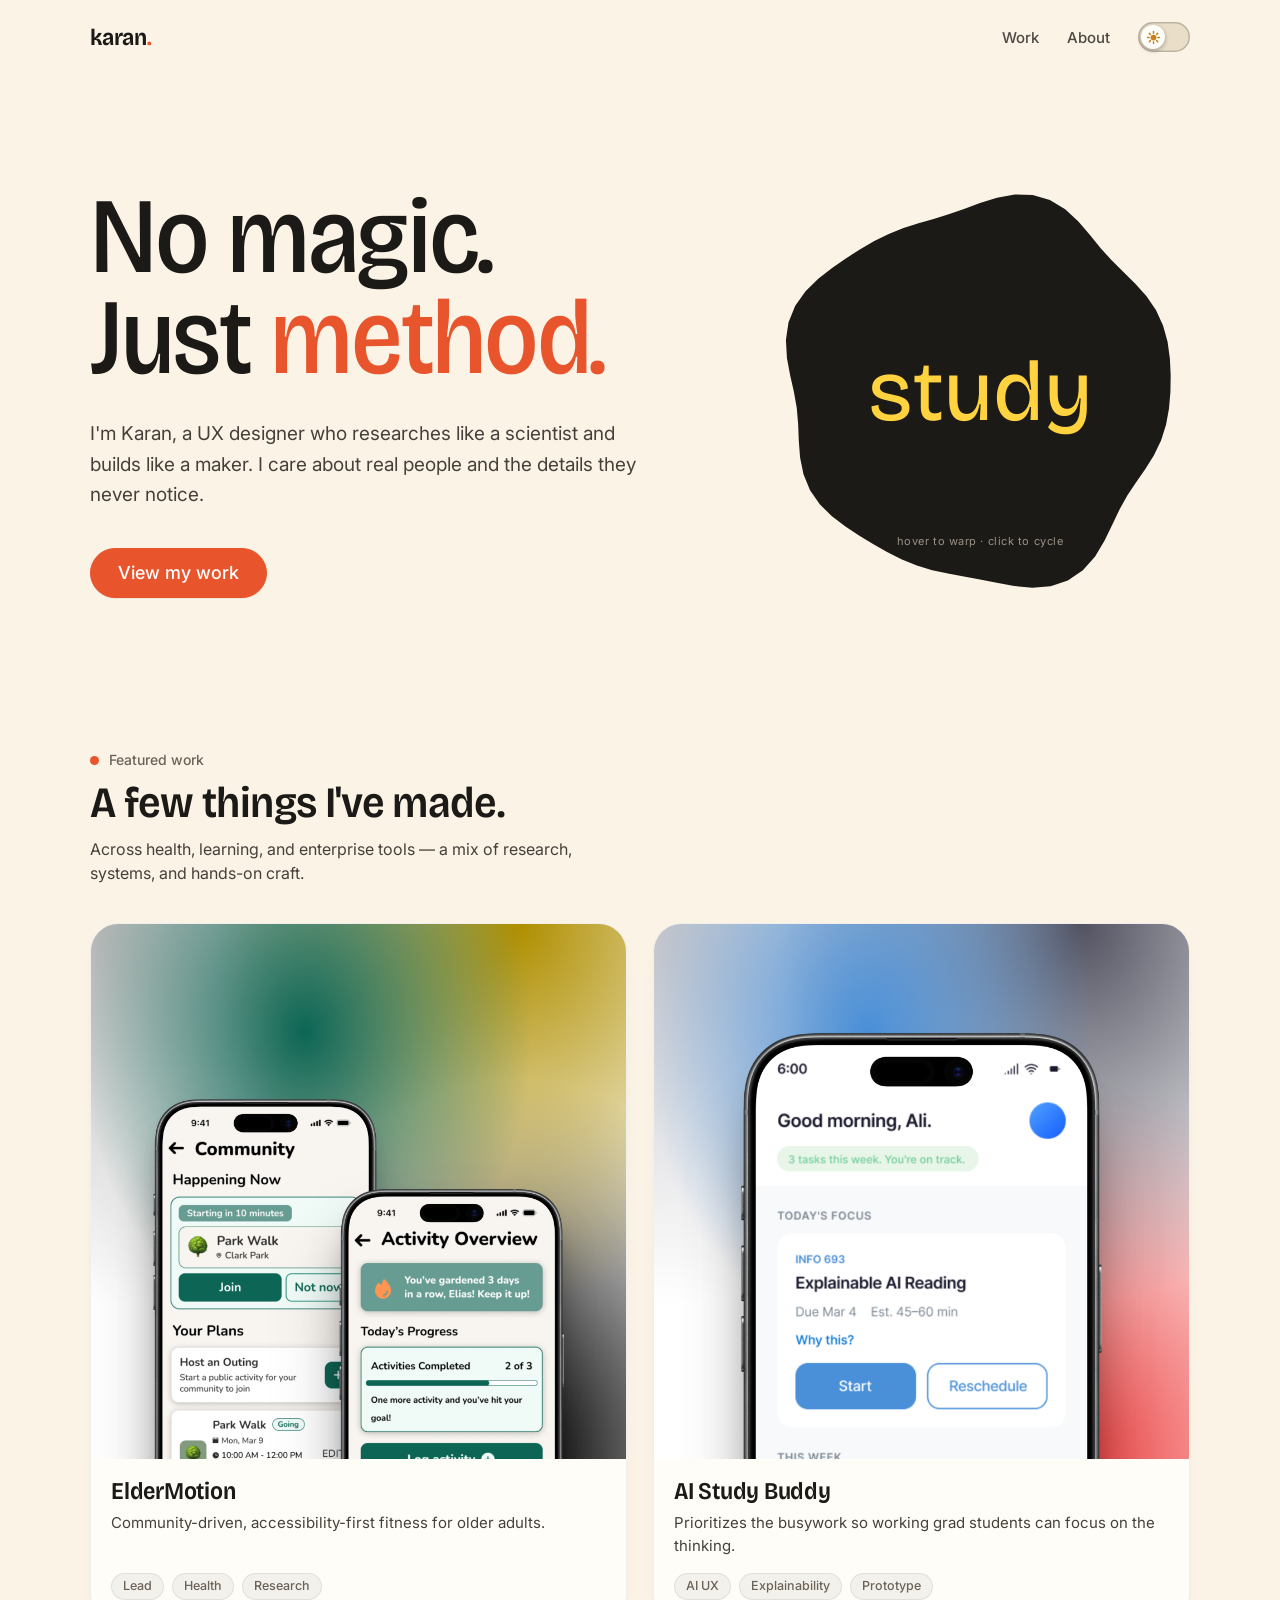
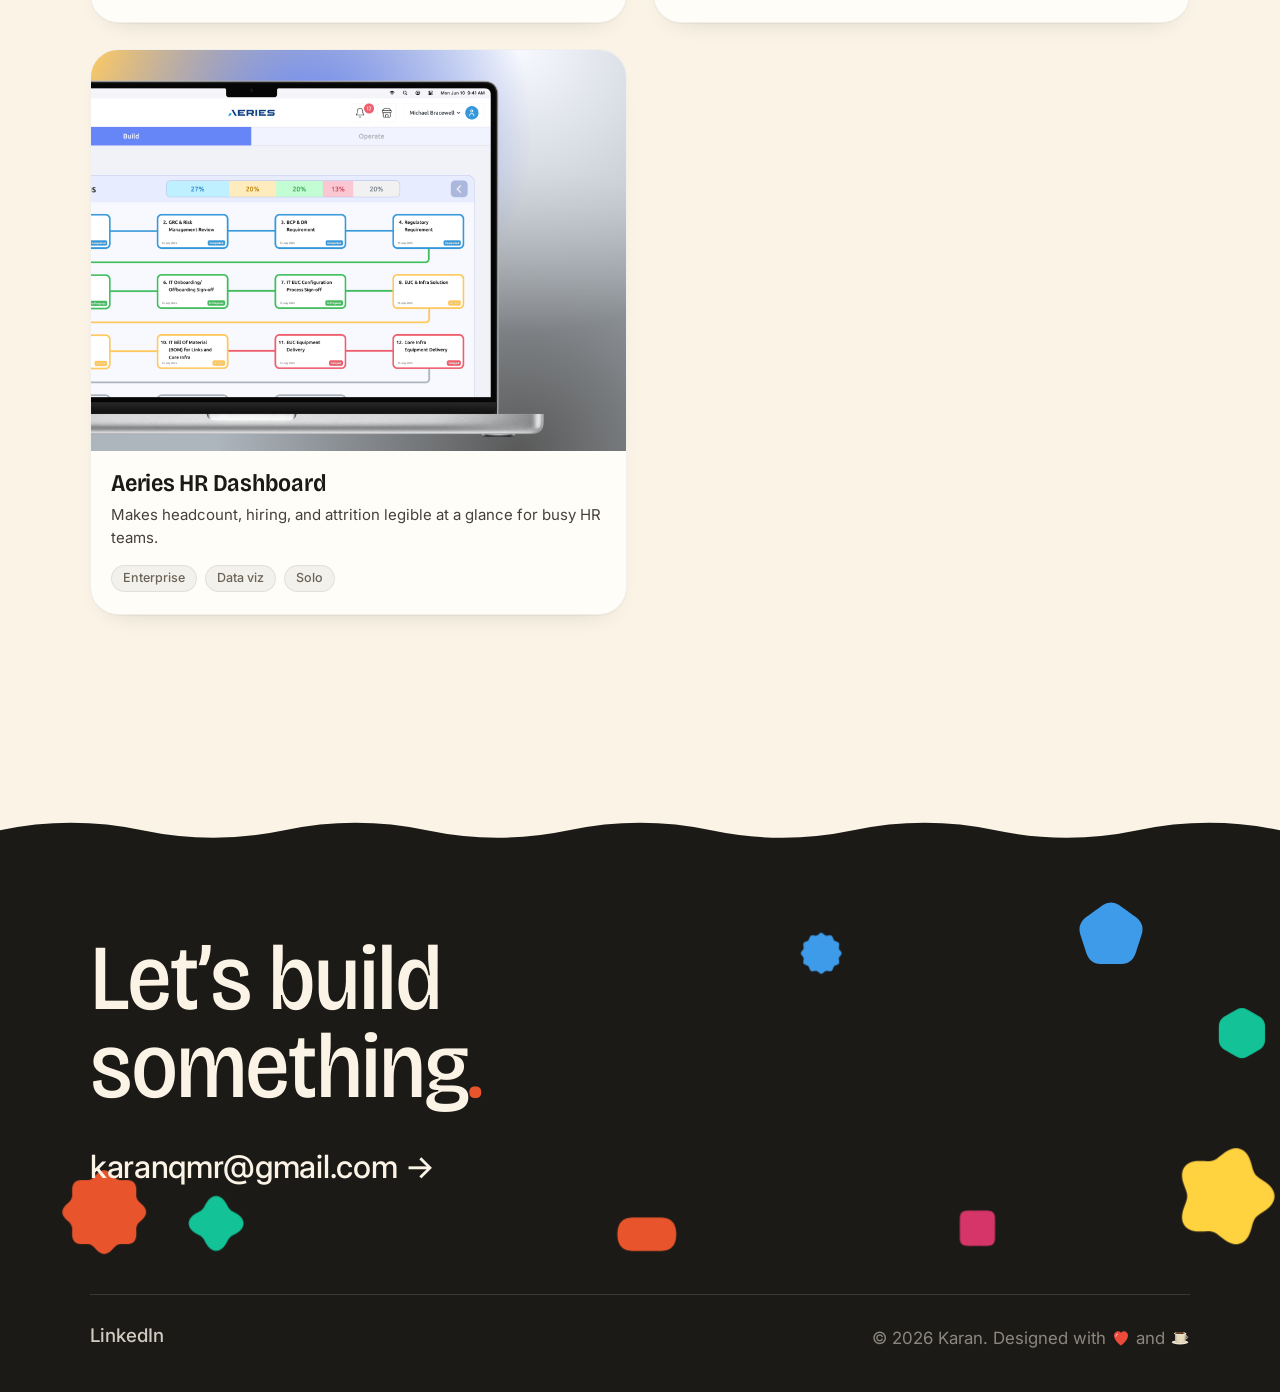
==== index.html @ 38cb761d "Wandering card: photos as tilted prints matching the live-card family Replace the full-bleed dark mo" ====
<!DOCTYPE html>
<html lang="en">
<head>
<meta charset="utf-8">
<meta name="viewport" content="width=device-width, initial-scale=1">
<script>(function(){try{var t=localStorage.getItem("theme");document.documentElement.setAttribute("data-theme",t==="dark"?"dark":"light");}catch(e){document.documentElement.setAttribute("data-theme","light");}})();</script>
<!-- Google Analytics (GA4) -->
<script async src="https://www.googletagmanager.com/gtag/js?id=G-MG99PZXCXY"></script>
<script>window.dataLayer=window.dataLayer||[];function gtag(){dataLayer.push(arguments);}gtag('js',new Date());gtag('config','G-MG99PZXCXY');</script>
<meta name="theme-color" content="#faf3e6">
<title>Karan — UX designer</title>
<meta name="description" content="Karan is a UX designer who researches like a scientist and builds like a maker. Case studies in health, learning, and enterprise tools.">
<link rel="preconnect" href="https://fonts.googleapis.com">
<link rel="preconnect" href="https://fonts.gstatic.com" crossorigin>
<link href="https://fonts.googleapis.com/css2?family=Bricolage+Grotesque:opsz,wdth,wght@12..96,75..100,200..800&family=Inter:wght@400;500&display=swap" rel="stylesheet">
<link rel="stylesheet" href="css/style.css?v=24">
<link rel="icon" type="image/svg+xml" href="assets/favicon-orange.svg">
<link rel="alternate icon" href="assets/favicon-orange.png">
<link rel="apple-touch-icon" href="assets/apple-touch-icon.png">
</head>
<body>

<div class="page">

  <nav class="nav" data-load data-load-delay="0">
    <a href="#" class="wordmark" aria-label="karan, home">karan<span class="accent">.</span></a>
    <div class="nav-links">
      <a href="#work">Work</a>
      <a href="about.html">About</a>
    </div>
  </nav>

  <section class="hero">
    <div class="hero-inner">
      <div class="hero-copy">
        <h1 id="hero-heading" class="warp-heading" data-warp="480,90,50,820,100,82" data-load data-load-delay="0" aria-label="No magic. Just method.">
          <span class="warp-line" aria-hidden="true"><span class="warp-word"><span data-l>N</span><span data-l>o</span></span> <span class="warp-word"><span data-l>m</span><span data-l>a</span><span data-l>g</span><span data-l>i</span><span data-l>c</span><span data-l>.</span></span></span>
          <span class="warp-line" aria-hidden="true"><span class="warp-word"><span data-l>J</span><span data-l>u</span><span data-l>s</span><span data-l>t</span></span> <span class="warp-word accent"><span data-l>m</span><span data-l>e</span><span data-l>t</span><span data-l>h</span><span data-l>o</span><span data-l>d</span><span data-l>.</span></span></span>
        </h1>
        <p class="hero-sub" data-load data-load-delay="140">I'm Karan, a UX designer who researches like a scientist and builds like a maker. I care about real people and the details they never notice.</p>
        <div class="hero-cta" data-load data-load-delay="280">
          <a href="#work" class="btn btn-primary">View my work</a>
        </div>
      </div>

      <div class="toy" id="toy" tabindex="0" role="button" data-load data-load-delay="200" aria-label="Type toy, cycles through the words study, sketch, build, test, ship. Hover to warp the letters; click or press Enter to advance.">
        <svg aria-hidden="true" width="0" height="0" class="toy-clip-defs"><defs><clipPath id="home-toy-clip" clipPathUnits="objectBoundingBox"><path id="toy-clip-path" d="M0.5 0.045 C0.72 0.045 0.93 0.17 0.95 0.4 C0.97 0.62 0.91 0.83 0.72 0.93 C0.52 0.98 0.26 0.96 0.12 0.83 C0.0 0.7 0.02 0.44 0.1 0.26 C0.18 0.1 0.3 0.045 0.5 0.045 Z"></path></clipPath></defs></svg>
        <div class="toy-face">
          <div class="toy-word" id="toy-word" aria-hidden="true">study</div>
          <span class="toy-hint" aria-hidden="true">hover to warp · click to cycle</span>
          <span class="visually-hidden">An interactive type toy that cycles through the words study, sketch, build, test, and ship.</span>
        </div>
      </div>
    </div>
  </section>

  <section id="work" class="work">
    <div class="eyebrow" data-reveal>
      <span class="eyebrow-dot"></span>
      <span>Featured work</span>
    </div>
    <h2 class="work-heading" data-reveal>A few things I've made.</h2>
    <p class="work-sub" data-reveal>Across health, learning, and enterprise tools — a mix of research, systems, and hands-on craft.</p>

    <div class="card-grid">

      <a class="card" data-reveal data-reveal-group="cards" href="eldermotion-case-study.html" aria-label="ElderMotion case study">
        <div class="card-media card-media-square">
          <img src="assets/ElderMotionCover.png" alt="ElderMotion app — Community and Activity Overview screens" loading="lazy">
        </div>
        <div class="card-body">
          <h3>ElderMotion</h3>
          <p>Community-driven, accessibility-first fitness for older adults.</p>
          <div class="card-tags">
            <span>Lead</span>
            <span>Health</span>
            <span>Research</span>
          </div>
        </div>
      </a>

      <a class="card" data-reveal data-reveal-group="cards" href="ai-study-buddy-case-study.html" aria-label="AI Study Buddy case study">
        <div class="card-media card-media-square">
          <img src="assets/HeroMVP.png" alt="AI Study Buddy app — home dashboard screen" loading="lazy">
        </div>
        <div class="card-body">
          <h3>AI Study Buddy</h3>
          <p>Prioritizes the busywork so working grad students can focus on the thinking.</p>
          <div class="card-tags">
            <span>AI UX</span>
            <span>Explainability</span>
            <span>Prototype</span>
          </div>
        </div>
      </a>

      <a class="card" data-reveal data-reveal-group="cards" href="aeries-case-study.html" aria-label="Aeries HR Dashboard case study">
        <div class="card-media card-media-4-3">
          <img src="assets/AeriesMVP.png" alt="Aeries infrastructure milestone dashboard on a laptop" loading="lazy">
        </div>
        <div class="card-body">
          <h3>Aeries HR Dashboard</h3>
          <p>Makes headcount, hiring, and attrition legible at a glance for busy HR teams.</p>
          <div class="card-tags">
            <span>Enterprise</span>
            <span>Data viz</span>
            <span>Solo</span>
          </div>
        </div>
      </a>

    </div>
  </section>

  <footer class="footer">
    <div class="footer-wave" aria-hidden="true">
      <svg viewBox="0 0 1440 60" preserveAspectRatio="none"><path d="M0 0 L0 26 Q80 10 160 26 T320 26 T480 26 T640 26 T800 26 T960 26 T1120 26 T1280 26 T1440 26 L1440 0 Z" fill="#faf3e6"></path></svg>
    </div>

    <div class="playground" id="playground" aria-hidden="true">
      <div class="shape" data-color="#e8552d" style="left:4%;top:60%;width:92px;height:92px;"><svg viewBox="0 0 100 100"><path d="M8 50 A42 42 0 1 0 92 50 A42 42 0 1 0 8 50 Z" fill="#e8552d"></path></svg></div>
      <div class="shape" data-color="#13c296" style="left:14%;top:68%;width:56px;height:56px;"><svg viewBox="0 0 100 100"><path d="M8 50 A42 42 0 1 0 92 50 A42 42 0 1 0 8 50 Z" fill="#13c296"></path></svg></div>
      <div class="shape" data-color="#3d9be9" style="left:85%;top:18%;width:78px;height:78px;"><svg viewBox="0 0 100 100"><path d="M8 50 A42 42 0 1 0 92 50 A42 42 0 1 0 8 50 Z" fill="#3d9be9"></path></svg></div>
      <div class="shape" data-color="#ffd23f" style="left:92%;top:55%;width:104px;height:104px;"><svg viewBox="0 0 100 100"><path d="M8 50 A42 42 0 1 0 92 50 A42 42 0 1 0 8 50 Z" fill="#ffd23f"></path></svg></div>
      <div class="shape" data-color="#d6356a" style="left:74%;top:66%;width:54px;height:54px;"><svg viewBox="0 0 100 100"><path d="M8 50 A42 42 0 1 0 92 50 A42 42 0 1 0 8 50 Z" fill="#d6356a"></path></svg></div>
      <div class="shape" data-color="#3d9be9" style="left:62%;top:21%;width:46px;height:46px;"><svg viewBox="0 0 100 100"><path d="M8 50 A42 42 0 1 0 92 50 A42 42 0 1 0 8 50 Z" fill="#3d9be9"></path></svg></div>
      <div class="shape" data-color="#e8552d" style="left:47%;top:70%;width:64px;height:64px;"><svg viewBox="0 0 100 100"><path d="M8 50 A42 42 0 1 0 92 50 A42 42 0 1 0 8 50 Z" fill="#e8552d"></path></svg></div>
      <div class="shape" data-color="#13c296" style="left:96%;top:34%;width:58px;height:58px;"><svg viewBox="0 0 100 100"><path d="M8 50 A42 42 0 1 0 92 50 A42 42 0 1 0 8 50 Z" fill="#13c296"></path></svg></div>
    </div>

    <div class="footer-inner">
      <h2 id="footer-heading" class="warp-heading warp-heading-footer" data-warp="470,90,50,800,100,82" aria-label="Let's build something.">
        <span class="warp-word" aria-hidden="true"><span data-l>L</span><span data-l>e</span><span data-l>t</span><span data-l>’</span><span data-l>s</span></span>
        <span class="warp-word" aria-hidden="true"><span data-l>b</span><span data-l>u</span><span data-l>i</span><span data-l>l</span><span data-l>d</span></span>
        <span class="warp-word" aria-hidden="true"><span data-l>s</span><span data-l>o</span><span data-l>m</span><span data-l>e</span><span data-l>t</span><span data-l>h</span><span data-l>i</span><span data-l>n</span><span data-l>g</span><span data-l class="accent">.</span></span>
      </h2>
      <a href="mailto:karanqmr@gmail.com" class="footer-email">karanqmr@gmail.com →</a>

      <div class="footer-bottom">
        <div class="footer-links">
          <a href="https://www.linkedin.com/in/karan-kmr/" target="_blank" rel="noopener">LinkedIn</a>
        </div>
        <span class="footer-copyright">© 2026 Karan. Designed with <span class="footer-emoji emoji-heart" role="img" aria-label="love"><svg class="ce-heart" viewBox="0 0 24 24" aria-hidden="true"><path d="M12 21C12 21 3.6 15.3 3.6 9C3.6 6 5.9 3.9 8.5 3.9C10.2 3.9 11.5 4.8 12 6C12.5 4.8 13.8 3.9 15.5 3.9C18.1 3.9 20.4 6 20.4 9C20.4 15.3 12 21 12 21Z" fill="#ec4b3c"/><path d="M7.7 7.4C6.6 7.8 6 8.8 6 9.9" fill="none" stroke="#ffffff" stroke-opacity="0.5" stroke-width="1.4" stroke-linecap="round"/></svg></span> and <span class="footer-emoji emoji-coffee" role="img" aria-label="coffee"><span class="ce-cup" aria-hidden="true"><svg class="ce-saucer" viewBox="0 0 24 6"><ellipse cx="12" cy="3.2" rx="10" ry="2.5" fill="#efe6d2"/><ellipse cx="12" cy="2.7" rx="6.6" ry="1.4" fill="#d7cbb0"/></svg><svg class="ce-mug" viewBox="0 0 24 18"><path d="M17.2 6C20.8 6.3 20.8 11 17 11.3" fill="none" stroke="#f3ead6" stroke-width="2.1"/><path d="M5 4.6L6.3 12.6C6.7 14.3 8 15 9.8 15H13.2C15 15 16.3 14.3 16.7 12.6L18 4.6Z" fill="#f3ead6"/><ellipse cx="11.5" cy="4.6" rx="6.5" ry="1.9" fill="#efe6d2"/><ellipse cx="11.5" cy="4.5" rx="4.9" ry="1.3" fill="#5b3a20"/></svg></span></span></span>
      </div>
    </div>
  </footer>

</div>

<script src="js/main.js?v=8"></script>
</body>
</html>
---- css/style.css ----
/* ---------- reset & base ---------- */
*{ box-sizing:border-box; }

/* ---------- theme tokens ---------- */
:root{
  --bg:#faf3e6;            /* page paper */
  --bg-soft:#f2ecdd;       /* tinted paper (about, case-study wrappers) */
  --surface:#fffdf8;       /* cards */
  --surface-2:#ffffff;     /* white panels */
  --panel:#faf3e6;         /* inline figure panels */
  --ink:#1c1a17;
  --ink-2:#45403a;
  --ink-3:#6b6358;
  --line:rgba(28,26,23,0.06);
  --line-2:rgba(28,26,23,0.10);
  --chip-bg:rgba(28,26,23,0.05);
  --chip-line:rgba(28,26,23,0.08);
  --accent:#e8552d;
  --tabs-bg:rgba(250,243,230,0.9);
  color-scheme:light;
}
html[data-theme="dark"]{
  --bg:#161310;
  --bg-soft:#161310;
  --surface:#211d18;
  --surface-2:#221e18;
  --panel:#201c16;
  --ink:#f0e9dc;
  --ink-2:#cfc6b6;
  --ink-3:#a89f8f;
  --line:rgba(240,233,220,0.10);
  --line-2:rgba(240,233,220,0.14);
  --chip-bg:rgba(240,233,220,0.08);
  --chip-line:rgba(240,233,220,0.12);
  --tabs-bg:rgba(22,19,16,0.9);
  color-scheme:dark;
}
/* Brief site-wide cross-fade while the theme flips; the toggle keeps its own motion. */
html.theme-anim body *:not(.theme-toggle):not(.theme-toggle *){
  transition:background-color .3s ease, color .3s ease, border-color .3s ease, fill .3s ease, stroke .3s ease !important;
}
/* Root background matches the footer so mobile overscroll past the footer blends
   into the dark footer instead of flashing a white page; overscroll-behavior stops
   the rubber-band bounce entirely on browsers that support it. */
html{ scroll-behavior:smooth; background:#1c1a17; overscroll-behavior-y:none; }
body{ margin:0; overscroll-behavior-y:none; }
::selection{ background:#ffd23f; color:#1c1a17; }

.page{
  min-height:100vh;
  background:var(--bg);
  color:var(--ink);
  font-family:'Inter',system-ui,sans-serif;
  -webkit-font-smoothing:antialiased;
  overflow-x:hidden;
}

.accent{ color:#e8552d; }

.visually-hidden{
  position:absolute; width:1px; height:1px; overflow:hidden;
  clip:rect(0 0 0 0); clip-path:inset(50%);
}

/* ---------- load-in / scroll-reveal resting states ----------
   Set at parse time (no flash); JS adds .in once revealed. Reduced-motion
   fallback below forces the final state without animating. */
[data-load]{ opacity:0; transform:translateY(14px); transition:opacity .55s cubic-bezier(.22,1,.36,1), transform .55s cubic-bezier(.22,1,.36,1); }
[data-reveal]{ opacity:0; transform:translateY(20px); transition:opacity .6s cubic-bezier(.22,1,.36,1), transform .6s cubic-bezier(.22,1,.36,1); }
[data-load].in, [data-reveal].in{ opacity:1; transform:none; }

/* Warp letters repaint every frame; pad each span's paint box (net-zero via
   negative margin) so bold/wide glyph states never get clipped at their edges. */
[data-l]{ display:inline-block; padding:0.12em 0.06em; margin:-0.12em -0.06em; }

@media (prefers-reduced-motion: reduce){
  html{ scroll-behavior:auto; }
  *{ transition-duration:1ms !important; transition-delay:0ms !important; animation-duration:1ms !important; animation-iteration-count:1 !important; scroll-behavior:auto !important; }
  [data-load], [data-reveal]{ opacity:1 !important; transform:none !important; }
}

:focus-visible{ outline:2px solid #e8552d; outline-offset:3px; }

/* ---------- nav ---------- */
.nav{
  max-width:1180px; margin:0 auto;
  padding:22px clamp(20px,5vw,40px);
  display:flex; align-items:center; justify-content:space-between; gap:16px;
}
.wordmark{
  font-family:'Bricolage Grotesque',sans-serif;
  font-size:23px;
  font-variation-settings:'opsz' 16,'wght' 650,'wdth' 92;
  color:var(--ink); text-decoration:none; letter-spacing:-0.01em;
}
.nav-links{ display:flex; align-items:center; gap:clamp(16px,3vw,28px); }
.nav-links a{
  position:relative;
  color:var(--ink); font:500 15px/1 'Inter',sans-serif; text-decoration:none;
  opacity:0.78; transition:opacity .2s ease;
}
.nav-links a::after{
  content:""; position:absolute; left:0; right:0; bottom:-4px; height:2px;
  background:currentColor; border-radius:2px;
  transform:scaleX(0); transform-origin:right center;
  transition:transform .38s cubic-bezier(0.34,1.56,0.64,1);
}
.nav-links a:hover, .nav-links a:focus-visible{ opacity:1; }
.nav-links a:hover::after, .nav-links a:focus-visible::after{
  transform:scaleX(1); transform-origin:left center;
}
/* current page: bold, statically underlined — no swoop re-animation on hover */
.nav-links a[aria-current="page"]{ opacity:1; font-weight:600; }
.nav-links a[aria-current="page"]::after{
  transform:scaleX(1); transform-origin:left center; transition:none;
}

/* ---------- hero ---------- */
.hero{
  max-width:1180px; margin:0 auto;
  padding:clamp(48px,9vw,108px) clamp(20px,5vw,40px) clamp(56px,9vw,118px);
}
.hero-inner{
  display:flex; flex-wrap:wrap; align-items:center; gap:clamp(36px,5vw,72px);
}
.hero-copy{ flex:1 1 440px; min-width:0; }

.warp-heading{
  margin:0;
  font-family:'Bricolage Grotesque',sans-serif;
  font-size:clamp(2.95rem,8.4vw,6.7rem);
  line-height:0.95;
  letter-spacing:-0.022em;
  font-variation-settings:'opsz' 50,'wght' 480,'wdth' 90;
  max-width:13ch;
}
.warp-line{ display:block; white-space:nowrap; }
.warp-word{ display:inline-block; white-space:nowrap; }

.hero-sub{
  margin:30px 0 0; max-width:548px;
  font:400 clamp(16px,2vw,19px)/1.6 'Inter',sans-serif; color:var(--ink-2);
}

.hero-cta{ display:flex; flex-wrap:wrap; gap:14px; margin-top:38px; }
.btn{
  display:inline-flex; align-items:center; gap:8px;
  padding:15px 27px; border-radius:999px;
  font:500 18px/1 'Inter',sans-serif; text-decoration:none;
}
.btn-primary{
  background:#e8552d; color:#ffffff; border:1.5px solid #e8552d;
  border-radius:26px;
  box-shadow:0 1px 0 rgba(0,0,0,0.05);
  transition:transform .4s cubic-bezier(0.34,1.56,0.64,1), border-radius .4s cubic-bezier(0.34,1.56,0.64,1), box-shadow .3s ease;
}
.btn-primary:hover, .btn-primary:focus-visible{
  transform:scale(1.045); border-radius:16px; box-shadow:0 16px 30px -16px rgba(232,85,45,0.7);
  outline:none;
}

/* ---------- type toy ---------- */
.toy{
  flex:0 1 420px; min-width:290px; align-self:center;
  position:relative; aspect-ratio:1/1; cursor:pointer;
  user-select:none; -webkit-user-select:none; outline:none;
  transition:opacity .55s cubic-bezier(.22,1,.36,1), transform .55s cubic-bezier(.22,1,.36,1);
}
.toy:focus-visible{ outline:2px solid #e8552d; outline-offset:6px; border-radius:50%; }
.toy-clip-defs{ position:absolute; }
.toy-face{
  position:absolute; inset:0; background:#1c1a17;
  clip-path:url(#home-toy-clip);
  display:flex; align-items:center; justify-content:center;
}
.toy-word{
  font-family:'Bricolage Grotesque',sans-serif;
  font-size:clamp(58px,7.2vw,86px); line-height:1; color:#ffd23f;
  font-variation-settings:'opsz' 40,'wght' 420;
  white-space:nowrap; will-change:opacity,transform;
}
.toy-hint{
  position:absolute; left:0; right:0; bottom:13%; text-align:center;
  font:400 11px/1 'Inter',sans-serif; letter-spacing:0.05em; color:#9a9184;
}

/* ---------- work ---------- */
.work{
  max-width:1180px; margin:0 auto;
  padding:clamp(16px,4vw,36px) clamp(20px,5vw,40px) clamp(56px,9vw,104px);
  scroll-margin-top:24px;
}
.eyebrow{
  display:flex; align-items:center; gap:10px; margin-bottom:14px;
  font:500 14px/1 'Inter',sans-serif; color:var(--ink-3);
}
.eyebrow-dot{ width:9px; height:9px; border-radius:50%; background:#e8552d; display:inline-block; flex-shrink:0; }

.work-heading{
  margin:0; font-family:'Bricolage Grotesque',sans-serif;
  font-size:clamp(1.9rem,3.7vw,2.7rem);
  font-variation-settings:'opsz' 24,'wght' 600,'wdth' 92;
  letter-spacing:-0.015em; line-height:1.02;
}
.work-sub{
  margin:12px 0 0; font:400 16px/1.5 'Inter',sans-serif; color:var(--ink-2); max-width:520px;
}

.card-grid{
  display:grid;
  grid-template-columns:repeat(auto-fit,minmax(min(390px,100%),1fr));
  gap:26px; margin-top:38px;
}

.card{
  background:var(--surface); border:1px solid var(--line); border-radius:28px;
  overflow:hidden; display:flex; flex-direction:column;
  box-shadow:0 1px 0 rgba(28,26,23,0.03), 0 12px 28px -22px rgba(28,26,23,0.30);
  cursor:pointer; outline:none; text-decoration:none; color:inherit;
  transition:transform .5s cubic-bezier(0.34,1.56,0.64,1), border-radius .5s cubic-bezier(0.34,1.56,0.64,1), box-shadow .4s ease, opacity .6s cubic-bezier(.22,1,.36,1);
}
.card:hover, .card:focus-visible{
  transform:translateY(-8px); border-radius:14px;
  box-shadow:0 24px 46px -24px rgba(28,26,23,0.42);
}
.card:focus-visible{ outline:2px solid #e8552d; outline-offset:3px; }

.card-media{ overflow:hidden; }
.card-media-square{ aspect-ratio:1/1; }
.card-media-4-3{ aspect-ratio:4/3; }
.card-media img{ display:block; width:100%; height:100%; object-fit:cover; }

.card-body{ display:flex; flex-direction:column; flex:1 1 auto; padding:20px 20px 22px; }
.card-body h3{
  margin:0; font-family:'Bricolage Grotesque',sans-serif; font-size:1.5rem;
  font-variation-settings:'opsz' 18,'wght' 620,'wdth' 90;
  letter-spacing:-0.01em; line-height:1.05;
}
.card-body p{ margin:8px 0 16px; font:400 15px/1.5 'Inter',sans-serif; color:var(--ink-2); }
.card-tags{ display:flex; flex-wrap:wrap; gap:8px; margin-top:auto; }
.card-tags span{
  font:500 12.5px/1 'Inter',sans-serif; color:var(--ink-3);
  background:var(--chip-bg); border:1px solid var(--chip-line);
  padding:6px 11px; border-radius:999px;
}

/* ---------- footer ---------- */
.footer{
  position:relative; overflow:hidden;
  background:#1c1a17; color:#faf3e6;
  margin-top:clamp(40px,8vw,88px);
}
.footer-wave{
  position:absolute; top:-1px; left:0; right:0;
  height:clamp(34px,5vw,56px); z-index:4; pointer-events:none; line-height:0;
}
.footer-wave svg{ display:block; width:100%; height:100%; }

.playground{ position:absolute; inset:0; z-index:1; pointer-events:none; overflow:hidden; }
.shape{ position:absolute; pointer-events:auto; cursor:grab; touch-action:none; will-change:transform; }
.shape:active{ cursor:grabbing; }
.shape svg{ width:100%; height:100%; display:block; overflow:visible; }
.shape path{ transition:d .5s cubic-bezier(0.34,1.3,0.5,1), fill .5s ease; }

.footer-inner{
  position:relative; z-index:2; pointer-events:none;
  max-width:1180px; margin:0 auto;
  padding:clamp(70px,11vw,128px) clamp(20px,5vw,40px) 44px;
}
.warp-heading-footer{
  font-size:clamp(2.6rem,7.6vw,5.8rem);
  font-variation-settings:'opsz' 50,'wght' 470,'wdth' 90;
  color:#faf3e6; max-width:12ch;
}
.footer-email{
  display:inline-block; margin-top:clamp(26px,4vw,38px);
  font:500 clamp(20px,3.4vw,32px)/1.1 'Inter',sans-serif;
  color:#faf3e6; text-decoration:none; letter-spacing:-0.01em;
  transition:color .25s ease; pointer-events:auto;
}
.footer-email:hover, .footer-email:focus-visible{ color:#e8552d; }

.footer-bottom{
  display:flex; flex-wrap:wrap; gap:30px; align-items:center; justify-content:space-between;
  margin-top:clamp(60px,10vw,110px); padding-top:30px;
  border-top:1px solid rgba(250,243,230,0.14);
}
.footer-links{ display:flex; gap:28px; flex-wrap:wrap; }
.footer-links a{
  color:rgba(250,243,230,0.82); font:500 18.75px/1 'Inter',sans-serif; text-decoration:none;
  transition:color .25s ease; pointer-events:auto;
}
.footer-links a:hover, .footer-links a:focus-visible{ color:#e8552d; }
.footer-copyright{ font:400 16.875px/1 'Inter',sans-serif; color:rgba(250,243,230,0.5); }

/* ---------- mobile section bar (case studies; shown where the left rail is hidden) ---------- */
.section-tabs{
  position:fixed; top:0; left:0; right:0; z-index:55;
  display:flex; padding:9px clamp(12px,4vw,20px);
  background:var(--tabs-bg);
  -webkit-backdrop-filter:blur(10px); backdrop-filter:blur(10px);
  border-bottom:1px solid var(--line-2);
  transform:translateY(-102%); opacity:0; pointer-events:none;
  transition:transform .32s cubic-bezier(.22,1,.36,1), opacity .32s ease;
}
.section-tabs.is-visible{ transform:none; opacity:1; pointer-events:auto; }
.section-tabs-track{
  display:flex; gap:8px; align-items:center; width:100%;
  overflow-x:auto; scrollbar-width:none; -ms-overflow-style:none; -webkit-overflow-scrolling:touch;
}
.section-tabs-track::-webkit-scrollbar{ display:none; }
.section-tab{
  flex:0 0 auto; white-space:nowrap; text-decoration:none;
  font:600 13px/1 'Inter',sans-serif;
  padding:9px 14px; border-radius:999px;
  color:var(--ink-3); background:transparent;
  transition:color .2s ease, background .2s ease;
}
.section-tab.is-active{ background:var(--chip-bg); }
@media (min-width:1440px){ .section-tabs{ display:none !important; } }


/* ---------- theme toggle (M3-expressive switch) ---------- */
.theme-toggle{
  position:relative; flex:0 0 auto; width:52px; height:30px; padding:0;
  border:none; border-radius:999px; cursor:pointer;
  background:#e9dfc8; box-shadow:inset 0 0 0 1.5px rgba(28,26,23,0.22);
  transition:background .4s ease, box-shadow .4s ease;
  -webkit-tap-highlight-color:transparent;
}
html[data-theme="dark"] .theme-toggle{
  background:#3a342b; box-shadow:inset 0 0 0 1.5px rgba(240,233,220,0.22);
}
.theme-toggle:focus-visible{ outline:2px solid var(--accent); outline-offset:3px; }
.theme-toggle-thumb{
  position:absolute; top:3px; left:3px; width:24px; height:24px; border-radius:50%;
  background:#fffdf8; box-shadow:0 1.5px 4px rgba(28,26,23,0.35);
  display:flex; align-items:center; justify-content:center;
  transition:transform .5s cubic-bezier(0.34,1.56,0.64,1), background .4s ease;
}
html[data-theme="dark"] .theme-toggle-thumb{ transform:translateX(22px); background:#1c1814; }
/* M3-expressive pill-squash while the thumb travels */
.theme-toggle.is-switching .theme-toggle-thumb{ animation:tt-squash .5s cubic-bezier(0.34,1.56,0.64,1); }
@keyframes tt-squash{
  0%{ scale:1 1; border-radius:50%; }
  35%{ scale:1.3 0.82; border-radius:46% 54% 54% 46% / 58% 58% 42% 42%; }
  100%{ scale:1 1; border-radius:50%; }
}
.theme-toggle:active .theme-toggle-thumb{ scale:0.88; }
.theme-toggle-thumb svg{
  position:absolute; width:15px; height:15px;
  transition:opacity .25s ease, transform .5s cubic-bezier(0.34,1.56,0.64,1);
}
.tt-sun{ color:#c9821b; opacity:1; transform:rotate(0deg) scale(1); }
.tt-moon{ color:#ffd23f; opacity:0; transform:rotate(-110deg) scale(0.4); }
html[data-theme="dark"] .tt-sun{ opacity:0; transform:rotate(110deg) scale(0.4); }
html[data-theme="dark"] .tt-moon{ opacity:1; transform:rotate(0deg) scale(1); }

/* ---------- dark-mode polish for class-based components ---------- */
html[data-theme="dark"] .toy-face{ background:#26221b; }
html[data-theme="dark"] .toy-hint{ color:#9a9184; }
html[data-theme="dark"] .card{ box-shadow:0 1px 0 rgba(0,0,0,0.2), 0 12px 28px -22px rgba(0,0,0,0.6); }

/* ---------- about: "When I'm not designing" cards ---------- */
.hobbies{ margin-top:clamp(32px,5vw,48px); }
.hobbies h2{
  margin:0; font-family:'Bricolage Grotesque',sans-serif;
  font-size:clamp(21px,2.8vw,27px); line-height:1.1; letter-spacing:-0.014em;
  font-variation-settings:'opsz' 24,'wght' 700,'wdth' 92;
}
.hobby-grid{ display:grid; grid-template-columns:1fr; gap:14px; margin-top:18px; }
@media (min-width:700px){ .hobby-grid{ grid-template-columns:1fr 1fr; } }
.hobby{
  position:relative; border-radius:22px; min-height:150px; padding:22px;
  background:var(--surface); border:1px solid var(--line-2); color:var(--ink);
  transition:transform .4s cubic-bezier(0.34,1.56,0.64,1), box-shadow .3s ease;
}
.hobby:hover{ transform:translateY(-4px); box-shadow:0 20px 34px -24px rgba(28,26,23,0.45); }
.hobby-icon{ width:48px; height:48px; border-radius:50%; display:flex; align-items:center; justify-content:center; }
.hobby--wander .hobby-icon{ background:#ffd23f; }
.hobby--puzzle .hobby-icon{ background:#e8552d; }
/* Strategy card shares a row with the (taller) photo mosaic: keep its copy centered */
.hobby--puzzle{ display:flex; flex-direction:column; justify-content:center; }

/* Wandering: photos as small tilted prints, in the poster/cover row rhythm */
.print-row{ display:grid; grid-template-columns:repeat(4,1fr); gap:12px; padding:6px 4px 2px; }
.print-row--3{ grid-template-columns:repeat(3,1fr); }
.print-row--2{ grid-template-columns:repeat(2,1fr); }
.print-row--1{ grid-template-columns:1fr; }
.print{
  outline:none; cursor:default;
  transition:transform .4s cubic-bezier(0.34,1.56,0.64,1), filter .3s ease;
}
.print:nth-child(1){ transform:rotate(-2.5deg); }
.print:nth-child(2){ transform:rotate(1.5deg); }
.print:nth-child(3){ transform:rotate(-1deg); }
.print:nth-child(4){ transform:rotate(2deg); }
.print-frame{
  padding:6px 6px 14px; border-radius:12px;
  background:var(--surface-2); border:1px solid var(--line-2);
  box-shadow:0 1px 0 rgba(28,26,23,0.04), 0 8px 16px -14px rgba(28,26,23,0.5);
  transition:box-shadow .3s ease;
}
.print-photo{
  display:block; width:100%; aspect-ratio:1/1; object-fit:cover; border-radius:7px;
  background:var(--chip-bg); transition:transform .6s cubic-bezier(0.22,1,0.36,1);
}
.print-frame{ overflow:hidden; }
.print:hover, .print:focus-visible{ transform:translateY(-4px) rotate(0deg); }
.print:hover .print-frame, .print:focus-visible .print-frame{ box-shadow:0 14px 22px -14px rgba(28,26,23,0.6); }
.print:hover .print-photo, .print:focus-visible .print-photo{ transform:scale(1.04); }
.print:focus-visible .print-frame{ border-color:#e8552d; }
html[data-theme="dark"] .print-frame{ background:#2a251f; }
@media (max-width:560px){
  .print-row, .print-row--3{ grid-template-columns:repeat(2,1fr); }
}
.hobby-title{
  margin:12px 0 6px; font-family:'Bricolage Grotesque',sans-serif;
  font-size:18px; line-height:1.15;
  font-variation-settings:'opsz' 18,'wght' 600,'wdth' 94;
}
.hobby p{ margin:0; font:400 13.5px/1.45 'Inter',sans-serif; color:var(--ink-2); }
.hobby .now-body .hobby-title{ margin-top:0; }

.hobby-head{ display:flex; justify-content:space-between; align-items:center; gap:10px; margin-bottom:16px; }
.hobby-kicker{
  display:inline-flex; align-items:center; gap:8px;
  font:600 12px/1 'Inter',sans-serif; letter-spacing:0.12em; text-transform:uppercase; color:var(--ink-3);
}
.now-dot{ width:8px; height:8px; border-radius:50%; background:#e8552d; flex:0 0 auto; }
.hobby-src{ font:500 12.5px/1 'Inter',sans-serif; color:var(--ink-3); text-decoration:none; transition:color .2s ease; }
.hobby-src:hover, .hobby-src:focus-visible{ color:#e8552d; }

/* Listening: the site's ink-dark surface (toy / footer) in both themes */
.hobby--listening{ background:#1c1a17; border-color:transparent; color:#faf3e6; display:flex; flex-direction:column; }
.hobby--listening .now-body{ flex:1; display:flex; flex-direction:column; justify-content:space-between; gap:18px; min-width:0; }
html[data-theme="dark"] .hobby--listening{ background:#0f0d0b; border-color:rgba(240,233,220,0.08); }
.hobby--listening .hobby-kicker, .hobby--listening .hobby-src:hover, .hobby--listening .hobby-src:focus-visible{ color:#ffd23f; }
.hobby--listening .now-dot{ background:#ffd23f; }
.hobby--listening .hobby-src{ color:rgba(250,243,230,0.72); }
.hobby--listening .hobby-title{ color:#faf3e6; }
.hobby--listening p{ color:rgba(250,243,230,0.74); }
.now-hero{ display:flex; gap:18px; align-items:center; min-width:0; }
.now-art{ width:160px; height:160px; border-radius:22px; object-fit:cover; flex:0 0 auto; background:rgba(250,243,230,0.08); box-shadow:0 18px 30px -18px rgba(0,0,0,0.9); }
@media (max-width:560px){ .now-art{ width:96px; height:96px; border-radius:16px; } }
.now-text{ min-width:0; }
.now-status{ display:flex; align-items:center; gap:8px; font:600 12px/1 'Inter',sans-serif; letter-spacing:0.06em; text-transform:uppercase; color:#ffd23f; margin-bottom:10px; }
.now-eq{ display:inline-flex; gap:2px; align-items:flex-end; height:12px; }
.now-eq i{ display:block; width:3px; height:4px; border-radius:2px; background:#ffd23f; animation:now-eq 1s ease-in-out infinite; }
.now-eq i:nth-child(2){ animation-delay:.18s; } .now-eq i:nth-child(3){ animation-delay:.36s; }
@keyframes now-eq{ 0%,100%{ height:4px; } 50%{ height:12px; } }
.now-name{
  display:block; margin:0; font-family:'Bricolage Grotesque',sans-serif; font-size:clamp(22px,2.8vw,30px); line-height:1.08;
  font-variation-settings:'opsz' 18,'wght' 600,'wdth' 94; color:#faf3e6; text-decoration:none;
  overflow:hidden; text-overflow:ellipsis; white-space:nowrap;
}
a.now-name:hover, a.now-name:focus-visible{ color:#ffd23f; }
.hobby--listening .now-sub{ margin:6px 0 0; font:500 14px/1.4 'Inter',sans-serif; color:rgba(250,243,230,0.82); overflow:hidden; text-overflow:ellipsis; white-space:nowrap; }
.hobby--listening .now-sub--album{ margin-top:2px; font-weight:400; color:rgba(250,243,230,0.6); }
.now-section{ margin-top:18px; }
.now-section--first{ margin-top:0; }
.now-section > .now-chip-label{ display:block; margin:0 0 8px; }
.now-grid{ display:grid; grid-template-columns:repeat(4,1fr); gap:10px; }
.now-tile{ display:block; min-width:0; color:inherit; text-decoration:none; }
.now-cover{
  display:block; width:100%; aspect-ratio:1/1; object-fit:cover; border-radius:12px;
  background:rgba(250,243,230,0.08); border:1px solid rgba(250,243,230,0.08);
  transition:transform .4s cubic-bezier(0.34,1.56,0.64,1), box-shadow .3s ease;
}
.now-tile:hover .now-cover, .now-tile:focus-visible .now-cover{ transform:translateY(-4px) rotate(-1.5deg); box-shadow:0 14px 22px -12px rgba(0,0,0,0.8); }
.now-tile-title{
  display:-webkit-box; -webkit-line-clamp:2; -webkit-box-orient:vertical; overflow:hidden;
  margin-top:8px; font:600 12.5px/1.25 'Inter',sans-serif; color:#faf3e6;
}
.now-tile-sub{ display:block; margin-top:3px; font:400 11.5px/1.35 'Inter',sans-serif; color:rgba(250,243,230,0.66); overflow:hidden; text-overflow:ellipsis; white-space:nowrap; }
.now-chips{ display:flex; flex-wrap:wrap; align-items:center; gap:6px; margin-top:16px; }
.now-chip-label{ font:600 11px/1 'Inter',sans-serif; letter-spacing:0.1em; text-transform:uppercase; color:rgba(250,243,230,0.55); margin-right:4px; }
.now-chip{
  display:inline-flex; align-items:center; gap:7px;
  font:500 13px/1 'Inter',sans-serif; padding:9px 14px; border-radius:999px;
  background:rgba(250,243,230,0.1); color:rgba(250,243,230,0.9); text-decoration:none;
  max-width:100%; overflow:hidden; text-overflow:ellipsis; white-space:nowrap;
  transition:background .2s ease, color .2s ease;
}
a.now-chip:hover, a.now-chip:focus-visible{ background:#ffd23f; color:#1c1a17; }
.now-chip-art{ width:22px; height:22px; border-radius:50%; object-fit:cover; flex:0 0 auto; background:rgba(250,243,230,0.1); }
.now-chip > span{ overflow:hidden; text-overflow:ellipsis; }

/* Watching: paper card, poster row */
.film-row{ display:grid; grid-template-columns:repeat(4,1fr); gap:10px; }
.film{ display:block; min-width:0; color:inherit; text-decoration:none; }
.film-poster{
  display:block; width:100%; aspect-ratio:2/3; object-fit:cover; border-radius:12px;
  background:var(--chip-bg); border:1px solid var(--line);
  transition:transform .4s cubic-bezier(0.34,1.56,0.64,1), box-shadow .3s ease;
}
.film:hover .film-poster, .film:focus-visible .film-poster{ transform:translateY(-4px) rotate(-1.5deg); box-shadow:0 14px 22px -14px rgba(28,26,23,0.6); }
.film-title{
  display:-webkit-box; -webkit-line-clamp:2; -webkit-box-orient:vertical; overflow:hidden;
  margin-top:8px; font:600 12.5px/1.25 'Inter',sans-serif; color:var(--ink);
}
.film-meta{ display:block; margin-top:4px; font:400 11.5px/1.35 'Inter',sans-serif; color:var(--ink-3); }
@media (max-width:560px){ .film-stars{ display:block; } .film-meta > span + span{ margin-left:0; } }
.film-stars{ color:#e8552d; letter-spacing:0.02em; }
/* Watching: the favorites label carries the accent */
.hobby--watching .now-chip-label{ display:block; margin:0 0 8px; color:var(--ink-3); }
.hobby--watching .fav-label{ color:#e8552d; }
.now-updated{ margin:12px 0 0 !important; font:400 11.5px/1 'Inter',sans-serif !important; color:var(--ink-3) !important; }

/* ---------- dark-mode override map for inline-styled content ----------
   The case studies are inline-styled with a finite color vocabulary. Each literal
   gets several selector forms because the reveal/stagger JS re-serializes style
   attributes (hex -> rgb(r, g, b), and Safari may expand background to
   background-color), which would otherwise break substring matching. No source
   style uses background-color:, so the background forms are collision-free;
   text-color forms are anchored (^= or '; ' prefix) to avoid matching
   background-color serializations. Accents are intentionally not mapped. */
html[data-theme="dark"] [style*="background:#ffffff"], html[data-theme="dark"] [style*="background: rgb(255, 255, 255)"], html[data-theme="dark"] [style*="background-color: rgb(255, 255, 255)"]{ background:var(--surface-2) !important; }
html[data-theme="dark"] [style*="background:#faf3e6"], html[data-theme="dark"] [style*="background: rgb(250, 243, 230)"], html[data-theme="dark"] [style*="background-color: rgb(250, 243, 230)"]{ background:var(--panel) !important; }
html[data-theme="dark"] [style*="background:#f2ecdd"], html[data-theme="dark"] [style*="background: rgb(242, 236, 221)"], html[data-theme="dark"] [style*="background-color: rgb(242, 236, 221)"]{ background:var(--bg-soft) !important; }
html[data-theme="dark"] [style*="background:#f0ece2"], html[data-theme="dark"] [style*="background: rgb(240, 236, 226)"], html[data-theme="dark"] [style*="background-color: rgb(240, 236, 226)"]{ background:var(--bg-soft) !important; }
html[data-theme="dark"] [style*="background:#fbfaf6"], html[data-theme="dark"] [style*="background: rgb(251, 250, 246)"], html[data-theme="dark"] [style*="background-color: rgb(251, 250, 246)"]{ background:#211d18 !important; }
html[data-theme="dark"] [style*="background:#fbf8f0"], html[data-theme="dark"] [style*="background: rgb(251, 248, 240)"], html[data-theme="dark"] [style*="background-color: rgb(251, 248, 240)"]{ background:#201c17 !important; }
html[data-theme="dark"] [style*="background:#f4f1e8"], html[data-theme="dark"] [style*="background: rgb(244, 241, 232)"], html[data-theme="dark"] [style*="background-color: rgb(244, 241, 232)"]{ background:#1e1a15 !important; }
html[data-theme="dark"] [style*="background:#f4ede0"], html[data-theme="dark"] [style*="background: rgb(244, 237, 224)"], html[data-theme="dark"] [style*="background-color: rgb(244, 237, 224)"]{ background:#1e1a15 !important; }
html[data-theme="dark"] [style*="background:#e3dccb"], html[data-theme="dark"] [style*="background: rgb(227, 220, 203)"], html[data-theme="dark"] [style*="background-color: rgb(227, 220, 203)"]{ background:#332e25 !important; }
html[data-theme="dark"] [style*="background:#d6cdb9"], html[data-theme="dark"] [style*="background: rgb(214, 205, 185)"], html[data-theme="dark"] [style*="background-color: rgb(214, 205, 185)"]{ background:#3f3a30 !important; }
html[data-theme="dark"] [style*="background:#c3ccc5"], html[data-theme="dark"] [style*="background: rgb(195, 204, 197)"], html[data-theme="dark"] [style*="background-color: rgb(195, 204, 197)"]{ background:#3a423d !important; }
html[data-theme="dark"] [style*="background:#f6ecd5"], html[data-theme="dark"] [style*="background: rgb(246, 236, 213)"], html[data-theme="dark"] [style*="background-color: rgb(246, 236, 213)"]{ background:#251f12 !important; }
html[data-theme="dark"] [style*="background:#fdf3d4"], html[data-theme="dark"] [style*="background: rgb(253, 243, 212)"], html[data-theme="dark"] [style*="background-color: rgb(253, 243, 212)"]{ background:#2a230f !important; }
html[data-theme="dark"] [style*="background:#fff6de"], html[data-theme="dark"] [style*="background: rgb(255, 246, 222)"], html[data-theme="dark"] [style*="background-color: rgb(255, 246, 222)"]{ background:#2a2410 !important; }
html[data-theme="dark"] [style*="background:#dcece3"], html[data-theme="dark"] [style*="background: rgb(220, 236, 227)"], html[data-theme="dark"] [style*="background-color: rgb(220, 236, 227)"]{ background:#1b2620 !important; }
html[data-theme="dark"] [style*="background:#e7f1ea"], html[data-theme="dark"] [style*="background: rgb(231, 241, 234)"], html[data-theme="dark"] [style*="background-color: rgb(231, 241, 234)"]{ background:#18221c !important; }
html[data-theme="dark"] [style*="background:#e3f1ec"], html[data-theme="dark"] [style*="background: rgb(227, 241, 236)"], html[data-theme="dark"] [style*="background-color: rgb(227, 241, 236)"]{ background:#18221c !important; }
html[data-theme="dark"] [style*="background:#eef4f0"], html[data-theme="dark"] [style*="background: rgb(238, 244, 240)"], html[data-theme="dark"] [style*="background-color: rgb(238, 244, 240)"]{ background:#161f1a !important; }
html[data-theme="dark"] [style*="background:#e4edf5"], html[data-theme="dark"] [style*="background: rgb(228, 237, 245)"], html[data-theme="dark"] [style*="background-color: rgb(228, 237, 245)"]{ background:#1a2430 !important; }
html[data-theme="dark"] [style*="background:#dce9f8"], html[data-theme="dark"] [style*="background: rgb(220, 233, 248)"], html[data-theme="dark"] [style*="background-color: rgb(220, 233, 248)"]{ background:#1a2836 !important; }
html[data-theme="dark"] [style*="background:#e7ecfd"], html[data-theme="dark"] [style*="background: rgb(231, 236, 253)"], html[data-theme="dark"] [style*="background-color: rgb(231, 236, 253)"]{ background:#1e2540 !important; }
html[data-theme="dark"] [style*="background:#1c1a17"], html[data-theme="dark"] [style*="background: rgb(28, 26, 23)"], html[data-theme="dark"] [style*="background-color: rgb(28, 26, 23)"]{ background:#26221c !important; }
html[data-theme="dark"] [style*="background:#18241f"], html[data-theme="dark"] [style*="background: rgb(24, 36, 31)"], html[data-theme="dark"] [style*="background-color: rgb(24, 36, 31)"]{ background:#212b25 !important; }
html[data-theme="dark"] [style*="color:#1c1a17"], html[data-theme="dark"] [style^="color: rgb(28, 26, 23)"], html[data-theme="dark"] [style*="; color: rgb(28, 26, 23)"]{ color:var(--ink) !important; }
html[data-theme="dark"] [style*="color:#45403a"], html[data-theme="dark"] [style^="color: rgb(69, 64, 58)"], html[data-theme="dark"] [style*="; color: rgb(69, 64, 58)"]{ color:var(--ink-2) !important; }
html[data-theme="dark"] [style*="color:#6f6a61"], html[data-theme="dark"] [style^="color: rgb(111, 106, 97)"], html[data-theme="dark"] [style*="; color: rgb(111, 106, 97)"]{ color:var(--ink-3) !important; }
html[data-theme="dark"] [style*="color:#7a7263"], html[data-theme="dark"] [style^="color: rgb(122, 114, 99)"], html[data-theme="dark"] [style*="; color: rgb(122, 114, 99)"]{ color:var(--ink-3) !important; }
html[data-theme="dark"] [style*="color:#524c43"], html[data-theme="dark"] [style^="color: rgb(82, 76, 67)"], html[data-theme="dark"] [style*="; color: rgb(82, 76, 67)"]{ color:#bdb3a2 !important; }
html[data-theme="dark"] [style*="color:#8a8274"], html[data-theme="dark"] [style^="color: rgb(138, 130, 116)"], html[data-theme="dark"] [style*="; color: rgb(138, 130, 116)"]{ color:var(--ink-3) !important; }
html[data-theme="dark"] [style*="color:#3a332b"], html[data-theme="dark"] [style^="color: rgb(58, 51, 43)"], html[data-theme="dark"] [style*="; color: rgb(58, 51, 43)"]{ color:var(--ink-2) !important; }
html[data-theme="dark"] [style*="color:#2b2721"], html[data-theme="dark"] [style^="color: rgb(43, 39, 33)"], html[data-theme="dark"] [style*="; color: rgb(43, 39, 33)"]{ color:#ddd4c4 !important; }
html[data-theme="dark"] [style*="color:#a89f8d"], html[data-theme="dark"] [style^="color: rgb(168, 159, 141)"], html[data-theme="dark"] [style*="; color: rgb(168, 159, 141)"]{ color:#b3a999 !important; }
html[data-theme="dark"] [style*="color:#586b62"], html[data-theme="dark"] [style^="color: rgb(88, 107, 98)"], html[data-theme="dark"] [style*="; color: rgb(88, 107, 98)"]{ color:#a7b8ae !important; }
html[data-theme="dark"] [style*="color:#3f4b45"], html[data-theme="dark"] [style^="color: rgb(63, 75, 69)"], html[data-theme="dark"] [style*="; color: rgb(63, 75, 69)"]{ color:#b6c3bb !important; }
html[data-theme="dark"] [style*="color:#18241f"], html[data-theme="dark"] [style^="color: rgb(24, 36, 31)"], html[data-theme="dark"] [style*="; color: rgb(24, 36, 31)"]{ color:#e4ebe6 !important; }
html[data-theme="dark"] [style*="color:#22302a"], html[data-theme="dark"] [style^="color: rgb(34, 48, 42)"], html[data-theme="dark"] [style*="; color: rgb(34, 48, 42)"]{ color:#d5dfd9 !important; }
html[data-theme="dark"] [style*="color:#16241d"], html[data-theme="dark"] [style^="color: rgb(22, 36, 29)"], html[data-theme="dark"] [style*="; color: rgb(22, 36, 29)"]{ color:#e4ebe6 !important; }
html[data-theme="dark"] [style*="color:#243029"], html[data-theme="dark"] [style^="color: rgb(36, 48, 41)"], html[data-theme="dark"] [style*="; color: rgb(36, 48, 41)"]{ color:#cdd8d1 !important; }
html[data-theme="dark"] [style*="color:#324039"], html[data-theme="dark"] [style^="color: rgb(50, 64, 57)"], html[data-theme="dark"] [style*="; color: rgb(50, 64, 57)"]{ color:#c0ccc5 !important; }
html[data-theme="dark"] [style*="color:#4b564f"], html[data-theme="dark"] [style^="color: rgb(75, 86, 79)"], html[data-theme="dark"] [style*="; color: rgb(75, 86, 79)"]{ color:#aab5ad !important; }
html[data-theme="dark"] [style*="color:#6b756e"], html[data-theme="dark"] [style^="color: rgb(107, 117, 110)"], html[data-theme="dark"] [style*="; color: rgb(107, 117, 110)"]{ color:#98a39b !important; }
html[data-theme="dark"] [style*="color:#0f5b43"], html[data-theme="dark"] [style^="color: rgb(15, 91, 67)"], html[data-theme="dark"] [style*="; color: rgb(15, 91, 67)"]{ color:#5ecfa4 !important; }
html[data-theme="dark"] [style*="color:#0b4835"], html[data-theme="dark"] [style^="color: rgb(11, 72, 53)"], html[data-theme="dark"] [style*="; color: rgb(11, 72, 53)"]{ color:#79d6b1 !important; }
html[data-theme="dark"] [style*="color:#0f7a58"], html[data-theme="dark"] [style^="color: rgb(15, 122, 88)"], html[data-theme="dark"] [style*="; color: rgb(15, 122, 88)"]{ color:#4cc596 !important; }
html[data-theme="dark"] [style*="color:#0f8a6b"], html[data-theme="dark"] [style^="color: rgb(15, 138, 107)"], html[data-theme="dark"] [style*="; color: rgb(15, 138, 107)"]{ color:#3ec98f !important; }
html[data-theme="dark"] [style*="color:#1a7d5c"], html[data-theme="dark"] [style^="color: rgb(26, 125, 92)"], html[data-theme="dark"] [style*="; color: rgb(26, 125, 92)"]{ color:#49bd90 !important; }
html[data-theme="dark"] [style*="color:#1d4d7d"], html[data-theme="dark"] [style^="color: rgb(29, 77, 125)"], html[data-theme="dark"] [style*="; color: rgb(29, 77, 125)"]{ color:#83b9ea !important; }
html[data-theme="dark"] [style*="color:#2c46b8"], html[data-theme="dark"] [style^="color: rgb(44, 70, 184)"], html[data-theme="dark"] [style*="; color: rgb(44, 70, 184)"]{ color:#a4b5f6 !important; }
html[data-theme="dark"] [style*="color:#3a5fd9"], html[data-theme="dark"] [style^="color: rgb(58, 95, 217)"], html[data-theme="dark"] [style*="; color: rgb(58, 95, 217)"]{ color:#a9b8f8 !important; }
html[data-theme="dark"] [style*="color:#3167a0"], html[data-theme="dark"] [style^="color: rgb(49, 103, 160)"], html[data-theme="dark"] [style*="; color: rgb(49, 103, 160)"]{ color:#7fb2e0 !important; }
html[data-theme="dark"] [style*="color:#2f6cad"], html[data-theme="dark"] [style^="color: rgb(47, 108, 173)"], html[data-theme="dark"] [style*="; color: rgb(47, 108, 173)"]{ color:#7fb2e6 !important; }
html[data-theme="dark"] [style*="color:#8a5e10"], html[data-theme="dark"] [style^="color: rgb(138, 94, 16)"], html[data-theme="dark"] [style*="; color: rgb(138, 94, 16)"]{ color:#ddb055 !important; }
html[data-theme="dark"] [style*="color:#5c400d"], html[data-theme="dark"] [style^="color: rgb(92, 64, 13)"], html[data-theme="dark"] [style*="; color: rgb(92, 64, 13)"]{ color:#e8c274 !important; }
html[data-theme="dark"] [style*="color:#6d5300"], html[data-theme="dark"] [style^="color: rgb(109, 83, 0)"], html[data-theme="dark"] [style*="; color: rgb(109, 83, 0)"]{ color:#d9b04e !important; }
html[data-theme="dark"] [style*="color:#8a6a00"], html[data-theme="dark"] [style^="color: rgb(138, 106, 0)"], html[data-theme="dark"] [style*="; color: rgb(138, 106, 0)"]{ color:#d3ab47 !important; }
html[data-theme="dark"] [style*="color:#d6356a"], html[data-theme="dark"] [style^="color: rgb(214, 53, 106)"], html[data-theme="dark"] [style*="; color: rgb(214, 53, 106)"]{ color:#ef6d97 !important; }
html[data-theme="dark"] [style*="solid rgba(28,26,23,0.1)"], html[data-theme="dark"] [style*="solid rgba(28, 26, 23, 0.1)"]{ border-color:rgba(240,233,220,0.14) !important; }
html[data-theme="dark"] [style*="solid rgba(24,36,31,0.1)"], html[data-theme="dark"] [style*="solid rgba(24, 36, 31, 0.1)"]{ border-color:rgba(228,235,230,0.13) !important; }
html[data-theme="dark"] [style*="solid rgba(24,36,31,0.12)"], html[data-theme="dark"] [style*="solid rgba(24, 36, 31, 0.12)"]{ border-color:rgba(228,235,230,0.15) !important; }
html[data-theme="dark"] [style*="solid rgba(24,36,31,0.14)"], html[data-theme="dark"] [style*="solid rgba(24, 36, 31, 0.14)"]{ border-color:rgba(228,235,230,0.17) !important; }
html[data-theme="dark"] [style*="solid #e3dccb"], html[data-theme="dark"] [style*="solid rgb(227, 220, 203)"]{ border-color:rgba(240,233,220,0.16) !important; }
html[data-theme="dark"] [style*="solid #efe9da"], html[data-theme="dark"] [style*="solid rgb(239, 233, 218)"]{ border-color:rgba(240,233,220,0.13) !important; }

/* Chips with dark ink on kept accent fills must keep their dark ink in dark mode
   (the generic ink mapping would put cream on yellow/periwinkle). Compound
   attribute selectors outrank the single-attribute rules above. */
html[data-theme="dark"] [style*="background:#ffd23f"][style*="color:#1c1a17"], html[data-theme="dark"] [style*="background: rgb(255, 210, 63)"][style*="color: rgb(28, 26, 23)"]{ color:#1c1a17 !important; }
html[data-theme="dark"] [style*="background:#6686F7"][style*="color:#1c1a17"], html[data-theme="dark"] [style*="background: rgb(102, 134, 247)"][style*="color: rgb(28, 26, 23)"]{ color:#1c1a17 !important; }

/* Both themes: white text on the light teal/blue chips fails contrast (2.3-3.0);
   dark ink on those fills reads at 4.5+. */
[style*="background:#13c296"][style*="color:#ffffff"], [style*="background: rgb(19, 194, 150)"][style*="color: rgb(255, 255, 255)"]{ color:#043022 !important; }
[style*="background:#3d9be9"][style*="color:#ffffff"], [style*="background: rgb(61, 155, 233)"][style*="color: rgb(255, 255, 255)"]{ color:#0c2b45 !important; }

/* SVG attribute colors: footer waves track the page background in both themes */
[fill="#faf3e6"]{ fill:var(--bg); }
[fill="#f2ecdd"]{ fill:var(--bg-soft); }
[fill="#f0ece2"]{ fill:var(--bg-soft); }
html[data-theme="dark"] [fill="#1c1a17"]{ fill:var(--ink); }
html[data-theme="dark"] [stroke="#1c1a17"]{ stroke:var(--ink); }
/* hobby icons sit on accent-colored circles; keep their dark strokes */
html[data-theme="dark"] .hobby-icon [stroke="#1c1a17"]{ stroke:#1c1a17; }
html[data-theme="dark"] [stroke="#6f6a61"]{ stroke:var(--ink-3); }

/* Case-study footers are inline-styled with the same #1c1a17 as content panels,
   but must keep it in dark mode to blend with the html overscroll background. */
html[data-theme="dark"] footer[style*="background:#1c1a17"], html[data-theme="dark"] footer[style*="background: rgb(28, 26, 23)"], html[data-theme="dark"] footer[style*="background-color: rgb(28, 26, 23)"]{ background:#1c1a17 !important; }

/* ---------- light-mode contrast fixes for inline-styled text ----------
   Pre-existing shortfalls (3.2-4.35:1) in small text; same serialization-proof
   selector forms as the dark map above. */
html[data-theme="light"] [style*="color:#7a7263"], html[data-theme="light"] [style^="color: rgb(122, 114, 99)"], html[data-theme="light"] [style*="; color: rgb(122, 114, 99)"]{ color:#6d675c !important; }
html[data-theme="light"] [style*="color:#8a8274"], html[data-theme="light"] [style^="color: rgb(138, 130, 116)"], html[data-theme="light"] [style*="; color: rgb(138, 130, 116)"]{ color:#6d675c !important; }
html[data-theme="light"] [style*="color:#4a90d9"], html[data-theme="light"] [style^="color: rgb(74, 144, 217)"], html[data-theme="light"] [style*="; color: rgb(74, 144, 217)"]{ color:#29639f !important; }
html[data-theme="light"] [style*="color:#d6356a"], html[data-theme="light"] [style^="color: rgb(214, 53, 106)"], html[data-theme="light"] [style*="; color: rgb(214, 53, 106)"]{ color:#c02455 !important; }
html[data-theme="light"] [style*="color:#0f8a6b"], html[data-theme="light"] [style^="color: rgb(15, 138, 107)"], html[data-theme="light"] [style*="; color: rgb(15, 138, 107)"]{ color:#0d6e55 !important; }
html[data-theme="light"] [style*="color:#0f7a58"], html[data-theme="light"] [style^="color: rgb(15, 122, 88)"], html[data-theme="light"] [style*="; color: rgb(15, 122, 88)"]{ color:#0d6549 !important; }
html[data-theme="light"] [style*="color:#6b756e"], html[data-theme="light"] [style^="color: rgb(107, 117, 110)"], html[data-theme="light"] [style*="; color: rgb(107, 117, 110)"]{ color:#5d675f !important; }
/* about eyebrow: brand orange at 13px on tinted paper was 3.09:1 */
html[data-theme="light"] .about-eyebrow{ color:#b8380e; }

/* ---------- theme ripple (View Transitions) ----------
   During a theme switch the new-state snapshot is revealed by a clip-path circle
   animated from the toggle (see initThemeToggle); the default snapshot cross-fade
   is disabled so the ripple's leading edge stays crisp. */
html.theme-ripple::view-transition-old(root){ animation:none; mix-blend-mode:normal; z-index:1; }
html.theme-ripple::view-transition-new(root){
  animation:theme-ripple 620ms cubic-bezier(0.05, 0.7, 0.1, 1) both;
  mix-blend-mode:normal; z-index:2;
}
@keyframes theme-ripple{
  from{ clip-path:circle(0px at var(--ripple-x,100%) var(--ripple-y,0%)); }
  to{ clip-path:circle(var(--ripple-r,150vmax) at var(--ripple-x,100%) var(--ripple-y,0%)); }
}

/* ---------- footer credit icons (custom drawn, M3-expressive hover) ----------
   .footer-inner is pointer-events:none (the drag shapes pass through the text block),
   so the icons opt back in for :hover. Drawn as inline SVG rather than emoji so the
   coffee's mug can lift off its saucer - a single emoji glyph can't be split. 3D
   transforms are applied to the outer <svg> boxes (iOS-reliable), never <g> internals. */
.footer-emoji{ display:inline-block; pointer-events:auto; cursor:default; -webkit-tap-highlight-color:transparent; }

.ce-heart{ width:20px; height:20px; vertical-align:-0.2em; transform-origin:50% 55%; }
.emoji-heart:hover .ce-heart, .emoji-heart:active .ce-heart{ animation:emoji-heartbeat .9s cubic-bezier(0.34,1.56,0.64,1); }
@keyframes emoji-heartbeat{
  0%{ scale:1; } 20%{ scale:1.35; } 40%{ scale:0.92; }
  60%{ scale:1.28; } 80%{ scale:0.98; } 100%{ scale:1; }
}

.ce-cup{ position:relative; display:inline-block; width:20px; height:20px; vertical-align:-0.05em; }
.ce-saucer{ position:absolute; left:0; bottom:0; width:20px; height:6.25px; }
/* Flat SVG mug: fallback only (no 3D support or reduced motion). JS replaces it with
   the 3D cup below when supported. */
.ce-mug{ position:absolute; left:3.13px; bottom:2.75px; width:13.75px; height:10.6px; transform-origin:50% 100%; }
.emoji-coffee:hover .ce-mug, .emoji-coffee:active .ce-mug{ animation:mug-liftspin .95s cubic-bezier(0.34,1.56,0.64,1); }
@keyframes mug-liftspin{
  0%{ transform:perspective(140px) translateY(0) rotateY(0deg); }
  50%{ transform:perspective(140px) translateY(-5px) rotateY(180deg); }
  100%{ transform:perspective(140px) translateY(0) rotateY(360deg); }
}

/* Real 3D cup (built by initFooterCup): a preserve-3d cylinder that lifts off the
   static saucer and spins with depth on hover. Geometry is scaled by --u. */
.cup3d-scene{ --u:6.25px; position:absolute; left:10px; bottom:5px;
  width:calc(var(--u)*2); height:calc(var(--u)*1.2); margin-left:calc(var(--u)*-1);
  perspective:calc(var(--u)*8); }
.cup3d{ position:absolute; inset:0; transform-style:preserve-3d; transform-origin:50% 100%; }
.cup3d-body{ position:absolute; inset:0; transform-style:preserve-3d; transform:rotateX(-18deg); }
.cup3d-face{ position:absolute; left:50%; top:0; height:100%; }
.cup3d-lip, .cup3d-coffee{ position:absolute; left:50%; top:50%; border-radius:50%; }
.cup3d-lip{ background:#efe6d2; }
.cup3d-coffee{ background:radial-gradient(circle at 42% 34%, #7c4c28, #472d17 72%); }
.cup3d-handle{ position:absolute; left:50%; top:50%; background:transparent;
  border-style:solid; border-color:#e6d9bd; border-left-color:transparent; border-top-color:transparent;
  border-radius:50%; }
.emoji-coffee:hover .cup3d, .emoji-coffee:active .cup3d{ animation:cup3d-liftspin 1.05s cubic-bezier(0.34,1.56,0.64,1); }
@keyframes cup3d-liftspin{
  0%  { transform:translateY(0)                 rotateY(0deg); }
  22% { transform:translateY(calc(var(--u)*-1)) rotateY(0deg); }
  72% { transform:translateY(calc(var(--u)*-1)) rotateY(360deg); }
  88% { transform:translateY(0)                 rotateY(360deg); }
  100%{ transform:translateY(0)                 rotateY(360deg); }
}

/* On small screens the footer is much shorter, so the mid/low shape anchors land on
   the email/credit rows; lift them into the open band around and above the headline.
   (!important because the anchors are inline styles.) */
@media (max-width:700px){
  #playground > div:nth-child(1){ top:28% !important; }
  #playground > div:nth-child(2){ top:10% !important; }
  #playground > div:nth-child(4){ top:42% !important; }
  #playground > div:nth-child(5){ top:24% !important; }
  #playground > div:nth-child(7){ top:8% !important; }
}
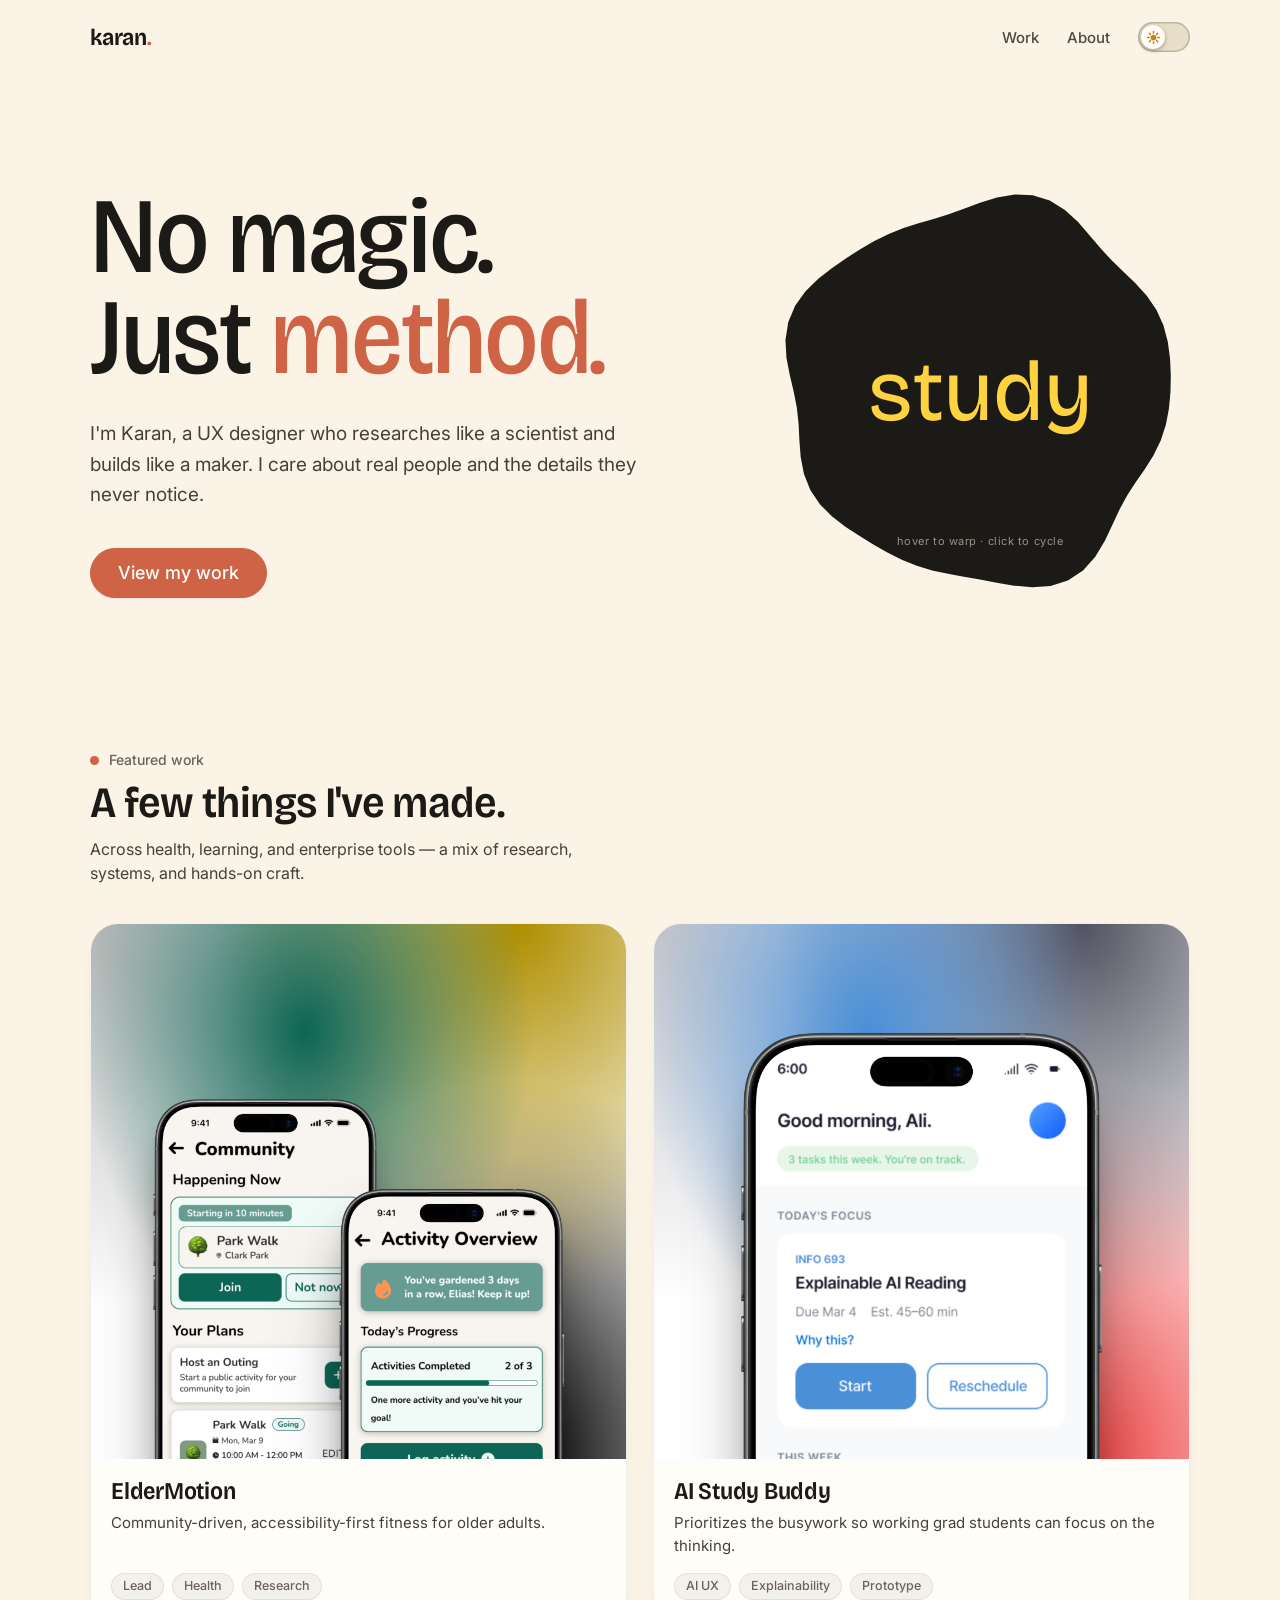
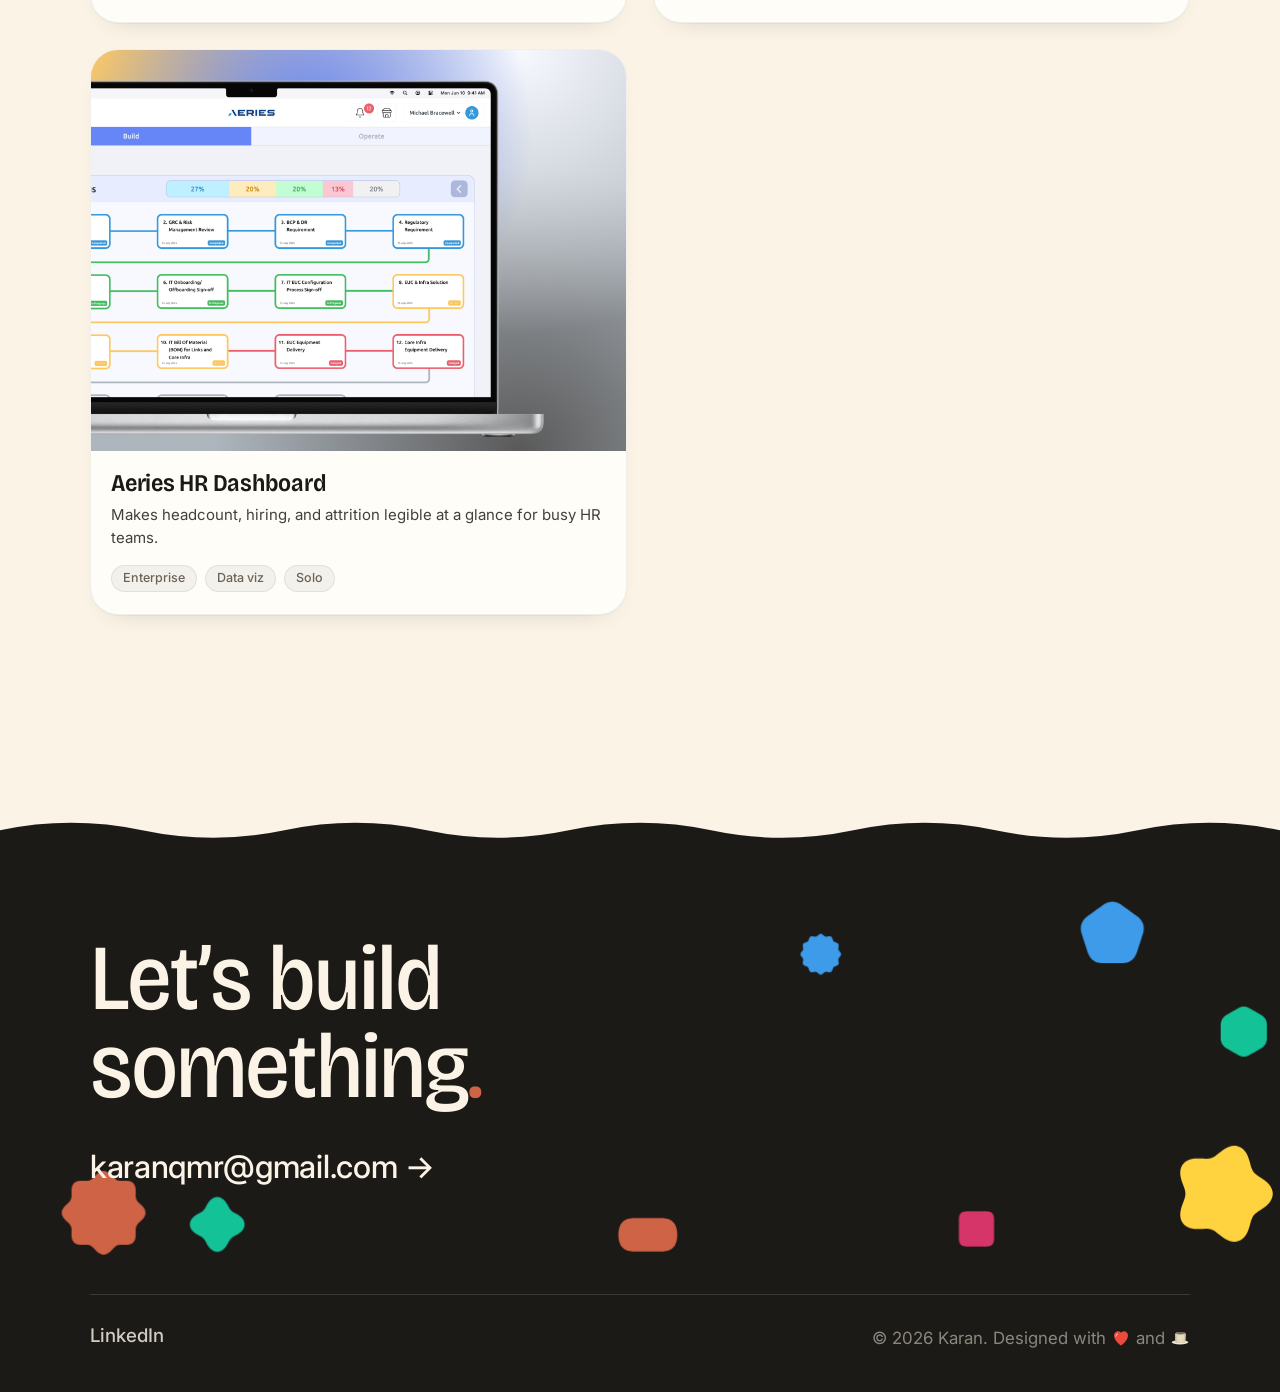
==== commit 9c66bd27: "Wandering refresh button; soften the accent orange site-wide The Wandering card's Album link becomes" ====
--- a/index.html
+++ b/index.html
@@ -13,7 +13,7 @@
 <link rel="preconnect" href="https://fonts.googleapis.com">
 <link rel="preconnect" href="https://fonts.gstatic.com" crossorigin>
 <link href="https://fonts.googleapis.com/css2?family=Bricolage+Grotesque:opsz,wdth,wght@12..96,75..100,200..800&family=Inter:wght@400;500&display=swap" rel="stylesheet">
-<link rel="stylesheet" href="css/style.css?v=24">
+<link rel="stylesheet" href="css/style.css?v=25">
 <link rel="icon" type="image/svg+xml" href="assets/favicon-orange.svg">
 <link rel="alternate icon" href="assets/favicon-orange.png">
 <link rel="apple-touch-icon" href="assets/apple-touch-icon.png">
@@ -118,13 +118,13 @@
     </div>
 
     <div class="playground" id="playground" aria-hidden="true">
-      <div class="shape" data-color="#e8552d" style="left:4%;top:60%;width:92px;height:92px;"><svg viewBox="0 0 100 100"><path d="M8 50 A42 42 0 1 0 92 50 A42 42 0 1 0 8 50 Z" fill="#e8552d"></path></svg></div>
+      <div class="shape" data-color="#ce6346" style="left:4%;top:60%;width:92px;height:92px;"><svg viewBox="0 0 100 100"><path d="M8 50 A42 42 0 1 0 92 50 A42 42 0 1 0 8 50 Z" fill="#ce6346"></path></svg></div>
       <div class="shape" data-color="#13c296" style="left:14%;top:68%;width:56px;height:56px;"><svg viewBox="0 0 100 100"><path d="M8 50 A42 42 0 1 0 92 50 A42 42 0 1 0 8 50 Z" fill="#13c296"></path></svg></div>
       <div class="shape" data-color="#3d9be9" style="left:85%;top:18%;width:78px;height:78px;"><svg viewBox="0 0 100 100"><path d="M8 50 A42 42 0 1 0 92 50 A42 42 0 1 0 8 50 Z" fill="#3d9be9"></path></svg></div>
       <div class="shape" data-color="#ffd23f" style="left:92%;top:55%;width:104px;height:104px;"><svg viewBox="0 0 100 100"><path d="M8 50 A42 42 0 1 0 92 50 A42 42 0 1 0 8 50 Z" fill="#ffd23f"></path></svg></div>
       <div class="shape" data-color="#d6356a" style="left:74%;top:66%;width:54px;height:54px;"><svg viewBox="0 0 100 100"><path d="M8 50 A42 42 0 1 0 92 50 A42 42 0 1 0 8 50 Z" fill="#d6356a"></path></svg></div>
       <div class="shape" data-color="#3d9be9" style="left:62%;top:21%;width:46px;height:46px;"><svg viewBox="0 0 100 100"><path d="M8 50 A42 42 0 1 0 92 50 A42 42 0 1 0 8 50 Z" fill="#3d9be9"></path></svg></div>
-      <div class="shape" data-color="#e8552d" style="left:47%;top:70%;width:64px;height:64px;"><svg viewBox="0 0 100 100"><path d="M8 50 A42 42 0 1 0 92 50 A42 42 0 1 0 8 50 Z" fill="#e8552d"></path></svg></div>
+      <div class="shape" data-color="#ce6346" style="left:47%;top:70%;width:64px;height:64px;"><svg viewBox="0 0 100 100"><path d="M8 50 A42 42 0 1 0 92 50 A42 42 0 1 0 8 50 Z" fill="#ce6346"></path></svg></div>
       <div class="shape" data-color="#13c296" style="left:96%;top:34%;width:58px;height:58px;"><svg viewBox="0 0 100 100"><path d="M8 50 A42 42 0 1 0 92 50 A42 42 0 1 0 8 50 Z" fill="#13c296"></path></svg></div>
     </div>
 
--- a/css/style.css
+++ b/css/style.css
@@ -15,7 +15,7 @@
   --line-2:rgba(28,26,23,0.10);
   --chip-bg:rgba(28,26,23,0.05);
   --chip-line:rgba(28,26,23,0.08);
-  --accent:#e8552d;
+  --accent:#ce6346;
   --tabs-bg:rgba(250,243,230,0.9);
   color-scheme:light;
 }
@@ -55,7 +55,7 @@
   overflow-x:hidden;
 }
 
-.accent{ color:#e8552d; }
+.accent{ color:#ce6346; }
 
 .visually-hidden{
   position:absolute; width:1px; height:1px; overflow:hidden;
@@ -79,7 +79,7 @@
   [data-load], [data-reveal]{ opacity:1 !important; transform:none !important; }
 }
 
-:focus-visible{ outline:2px solid #e8552d; outline-offset:3px; }
+:focus-visible{ outline:2px solid #ce6346; outline-offset:3px; }
 
 /* ---------- nav ---------- */
 .nav{
@@ -149,13 +149,13 @@
   font:500 18px/1 'Inter',sans-serif; text-decoration:none;
 }
 .btn-primary{
-  background:#e8552d; color:#ffffff; border:1.5px solid #e8552d;
+  background:#ce6346; color:#ffffff; border:1.5px solid #ce6346;
   border-radius:26px;
   box-shadow:0 1px 0 rgba(0,0,0,0.05);
   transition:transform .4s cubic-bezier(0.34,1.56,0.64,1), border-radius .4s cubic-bezier(0.34,1.56,0.64,1), box-shadow .3s ease;
 }
 .btn-primary:hover, .btn-primary:focus-visible{
-  transform:scale(1.045); border-radius:16px; box-shadow:0 16px 30px -16px rgba(232,85,45,0.7);
+  transform:scale(1.045); border-radius:16px; box-shadow:0 16px 30px -16px rgba(206,99,70,0.7);
   outline:none;
 }
 
@@ -166,7 +166,7 @@
   user-select:none; -webkit-user-select:none; outline:none;
   transition:opacity .55s cubic-bezier(.22,1,.36,1), transform .55s cubic-bezier(.22,1,.36,1);
 }
-.toy:focus-visible{ outline:2px solid #e8552d; outline-offset:6px; border-radius:50%; }
+.toy:focus-visible{ outline:2px solid #ce6346; outline-offset:6px; border-radius:50%; }
 .toy-clip-defs{ position:absolute; }
 .toy-face{
   position:absolute; inset:0; background:#1c1a17;
@@ -194,7 +194,7 @@
   display:flex; align-items:center; gap:10px; margin-bottom:14px;
   font:500 14px/1 'Inter',sans-serif; color:var(--ink-3);
 }
-.eyebrow-dot{ width:9px; height:9px; border-radius:50%; background:#e8552d; display:inline-block; flex-shrink:0; }
+.eyebrow-dot{ width:9px; height:9px; border-radius:50%; background:#ce6346; display:inline-block; flex-shrink:0; }
 
 .work-heading{
   margin:0; font-family:'Bricolage Grotesque',sans-serif;
@@ -223,7 +223,7 @@
   transform:translateY(-8px); border-radius:14px;
   box-shadow:0 24px 46px -24px rgba(28,26,23,0.42);
 }
-.card:focus-visible{ outline:2px solid #e8552d; outline-offset:3px; }
+.card:focus-visible{ outline:2px solid #ce6346; outline-offset:3px; }
 
 .card-media{ overflow:hidden; }
 .card-media-square{ aspect-ratio:1/1; }
@@ -278,7 +278,7 @@
   color:#faf3e6; text-decoration:none; letter-spacing:-0.01em;
   transition:color .25s ease; pointer-events:auto;
 }
-.footer-email:hover, .footer-email:focus-visible{ color:#e8552d; }
+.footer-email:hover, .footer-email:focus-visible{ color:#ce6346; }
 
 .footer-bottom{
   display:flex; flex-wrap:wrap; gap:30px; align-items:center; justify-content:space-between;
@@ -290,7 +290,7 @@
   color:rgba(250,243,230,0.82); font:500 18.75px/1 'Inter',sans-serif; text-decoration:none;
   transition:color .25s ease; pointer-events:auto;
 }
-.footer-links a:hover, .footer-links a:focus-visible{ color:#e8552d; }
+.footer-links a:hover, .footer-links a:focus-visible{ color:#ce6346; }
 .footer-copyright{ font:400 16.875px/1 'Inter',sans-serif; color:rgba(250,243,230,0.5); }
 
 /* ---------- mobile section bar (case studies; shown where the left rail is hidden) ---------- */
@@ -378,11 +378,20 @@
 .hobby:hover{ transform:translateY(-4px); box-shadow:0 20px 34px -24px rgba(28,26,23,0.45); }
 .hobby-icon{ width:48px; height:48px; border-radius:50%; display:flex; align-items:center; justify-content:center; }
 .hobby--wander .hobby-icon{ background:#ffd23f; }
-.hobby--puzzle .hobby-icon{ background:#e8552d; }
+.hobby--puzzle .hobby-icon{ background:#ce6346; }
 /* Strategy card shares a row with the (taller) photo mosaic: keep its copy centered */
 .hobby--puzzle{ display:flex; flex-direction:column; justify-content:center; }
 
 /* Wandering: photos as small tilted prints, in the poster/cover row rhythm */
+.wander-refresh{
+  display:inline-flex; align-items:center; justify-content:center;
+  padding:6px; margin:-6px 0; border:0; background:none; cursor:pointer;
+  border-radius:50%; color:var(--ink-3); transition:color .2s ease;
+}
+.wander-refresh:hover, .wander-refresh:focus-visible{ color:#ce6346; }
+.wander-refresh svg{ display:block; }
+.wander-refresh.spin svg{ animation:wander-spin .55s cubic-bezier(0.34,1.56,0.64,1); }
+@keyframes wander-spin{ from{ transform:rotate(0deg); } to{ transform:rotate(360deg); } }
 .print-row{ display:grid; grid-template-columns:repeat(4,1fr); gap:12px; padding:6px 4px 2px; }
 .print-row--3{ grid-template-columns:repeat(3,1fr); }
 .print-row--2{ grid-template-columns:repeat(2,1fr); }
@@ -409,7 +418,7 @@
 .print:hover, .print:focus-visible{ transform:translateY(-4px) rotate(0deg); }
 .print:hover .print-frame, .print:focus-visible .print-frame{ box-shadow:0 14px 22px -14px rgba(28,26,23,0.6); }
 .print:hover .print-photo, .print:focus-visible .print-photo{ transform:scale(1.04); }
-.print:focus-visible .print-frame{ border-color:#e8552d; }
+.print:focus-visible .print-frame{ border-color:#ce6346; }
 html[data-theme="dark"] .print-frame{ background:#2a251f; }
 @media (max-width:560px){
   .print-row, .print-row--3{ grid-template-columns:repeat(2,1fr); }
@@ -427,9 +436,9 @@
   display:inline-flex; align-items:center; gap:8px;
   font:600 12px/1 'Inter',sans-serif; letter-spacing:0.12em; text-transform:uppercase; color:var(--ink-3);
 }
-.now-dot{ width:8px; height:8px; border-radius:50%; background:#e8552d; flex:0 0 auto; }
+.now-dot{ width:8px; height:8px; border-radius:50%; background:#ce6346; flex:0 0 auto; }
 .hobby-src{ font:500 12.5px/1 'Inter',sans-serif; color:var(--ink-3); text-decoration:none; transition:color .2s ease; }
-.hobby-src:hover, .hobby-src:focus-visible{ color:#e8552d; }
+.hobby-src:hover, .hobby-src:focus-visible{ color:#ce6346; }
 
 /* Listening: the site's ink-dark surface (toy / footer) in both themes */
 .hobby--listening{ background:#1c1a17; border-color:transparent; color:#faf3e6; display:flex; flex-direction:column; }
@@ -501,10 +510,10 @@
 }
 .film-meta{ display:block; margin-top:4px; font:400 11.5px/1.35 'Inter',sans-serif; color:var(--ink-3); }
 @media (max-width:560px){ .film-stars{ display:block; } .film-meta > span + span{ margin-left:0; } }
-.film-stars{ color:#e8552d; letter-spacing:0.02em; }
+.film-stars{ color:#ce6346; letter-spacing:0.02em; }
 /* Watching: the favorites label carries the accent */
 .hobby--watching .now-chip-label{ display:block; margin:0 0 8px; color:var(--ink-3); }
-.hobby--watching .fav-label{ color:#e8552d; }
+.hobby--watching .fav-label{ color:#ce6346; }
 .now-updated{ margin:12px 0 0 !important; font:400 11.5px/1 'Inter',sans-serif !important; color:var(--ink-3) !important; }
 
 /* ---------- dark-mode override map for inline-styled content ----------
@@ -614,7 +623,7 @@
 html[data-theme="light"] [style*="color:#0f7a58"], html[data-theme="light"] [style^="color: rgb(15, 122, 88)"], html[data-theme="light"] [style*="; color: rgb(15, 122, 88)"]{ color:#0d6549 !important; }
 html[data-theme="light"] [style*="color:#6b756e"], html[data-theme="light"] [style^="color: rgb(107, 117, 110)"], html[data-theme="light"] [style*="; color: rgb(107, 117, 110)"]{ color:#5d675f !important; }
 /* about eyebrow: brand orange at 13px on tinted paper was 3.09:1 */
-html[data-theme="light"] .about-eyebrow{ color:#b8380e; }
+html[data-theme="light"] .about-eyebrow{ color:#a34729; }
 
 /* ---------- theme ripple (View Transitions) ----------
    During a theme switch the new-state snapshot is revealed by a clip-path circle
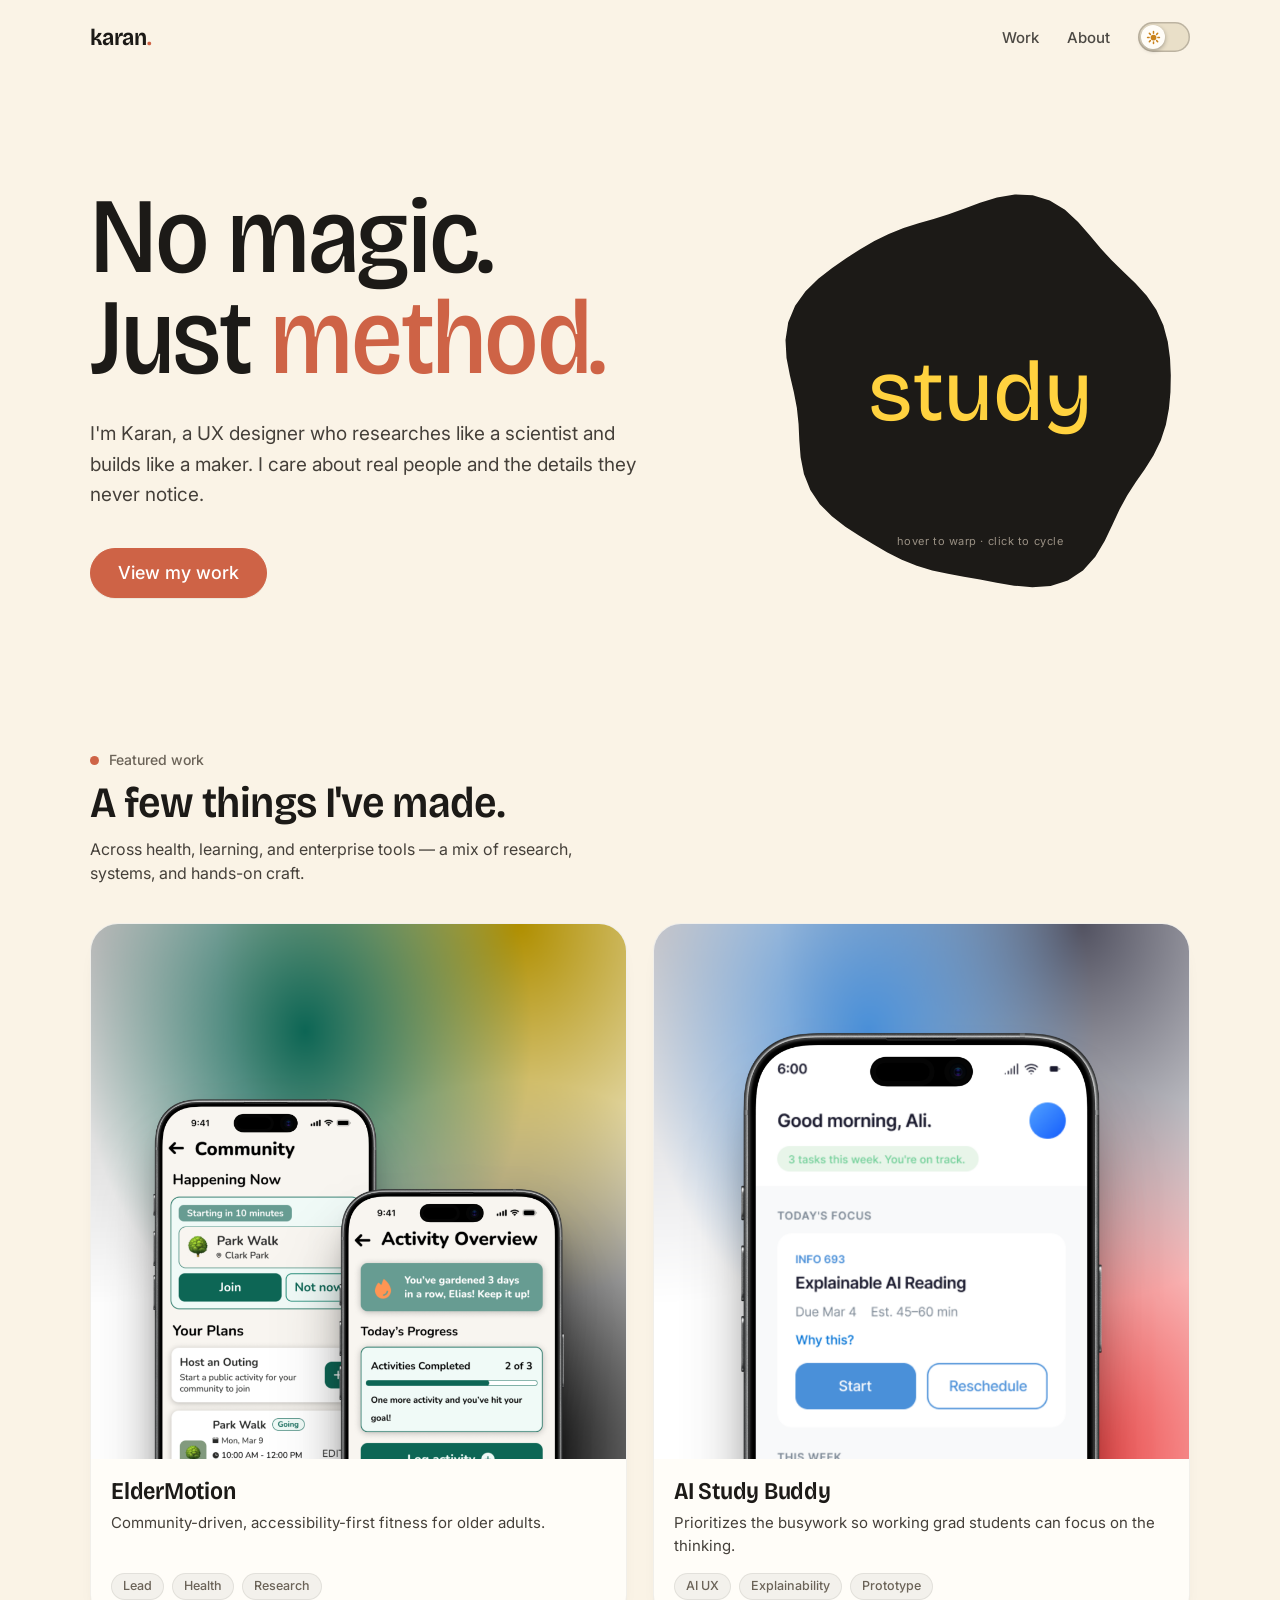
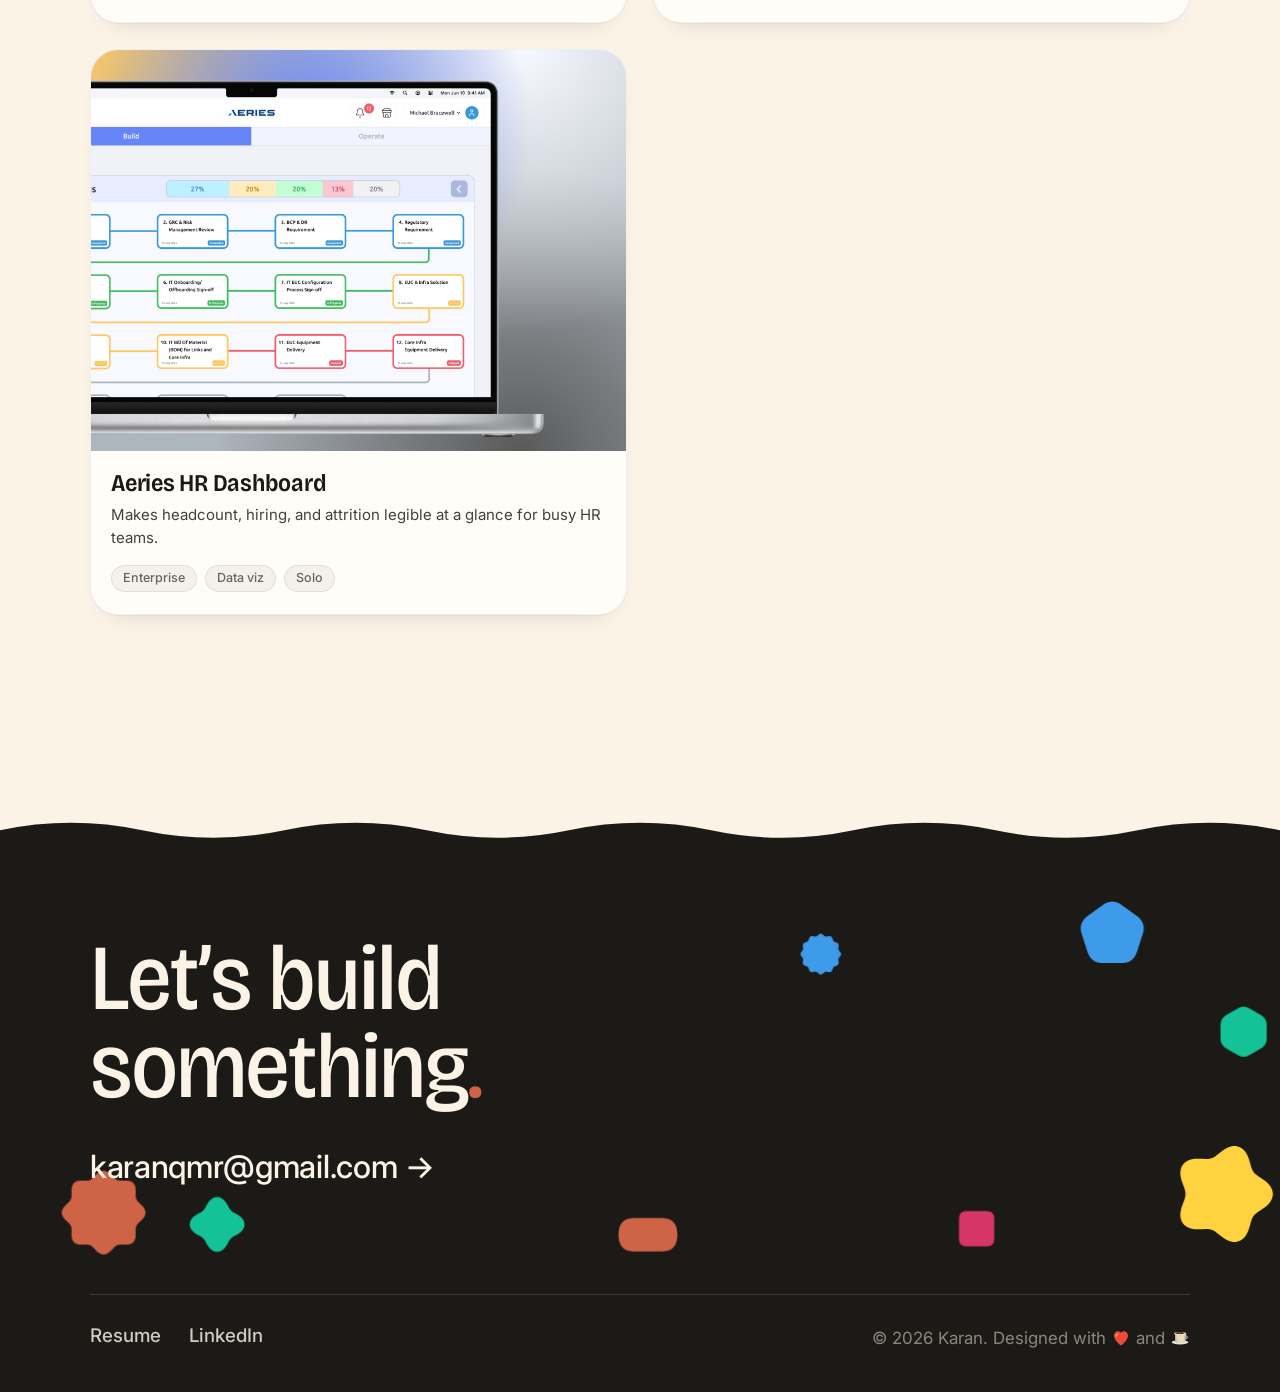
==== commit 1fe7bbe7: "Review Medium tier: swipe affordance, footer resume link, glance strips, SB trim - Case-study figure" ====
--- a/index.html
+++ b/index.html
@@ -13,7 +13,7 @@
 <link rel="preconnect" href="https://fonts.googleapis.com">
 <link rel="preconnect" href="https://fonts.gstatic.com" crossorigin>
 <link href="https://fonts.googleapis.com/css2?family=Bricolage+Grotesque:opsz,wdth,wght@12..96,75..100,200..800&family=Inter:wght@400;500&display=swap" rel="stylesheet">
-<link rel="stylesheet" href="css/style.css?v=25">
+<link rel="stylesheet" href="css/style.css?v=26">
 <link rel="icon" type="image/svg+xml" href="assets/favicon-orange.svg">
 <link rel="alternate icon" href="assets/favicon-orange.png">
 <link rel="apple-touch-icon" href="assets/apple-touch-icon.png">
@@ -138,6 +138,7 @@
 
       <div class="footer-bottom">
         <div class="footer-links">
+          <a href="https://drive.google.com/file/d/17IT0uRKgggiwDkknbSD-YRlce37ex7aA/view?usp=drivesdk" target="_blank" rel="noopener">Resume</a>
           <a href="https://www.linkedin.com/in/karan-kmr/" target="_blank" rel="noopener">LinkedIn</a>
         </div>
         <span class="footer-copyright">© 2026 Karan. Designed with <span class="footer-emoji emoji-heart" role="img" aria-label="love"><svg class="ce-heart" viewBox="0 0 24 24" aria-hidden="true"><path d="M12 21C12 21 3.6 15.3 3.6 9C3.6 6 5.9 3.9 8.5 3.9C10.2 3.9 11.5 4.8 12 6C12.5 4.8 13.8 3.9 15.5 3.9C18.1 3.9 20.4 6 20.4 9C20.4 15.3 12 21 12 21Z" fill="#ec4b3c"/><path d="M7.7 7.4C6.6 7.8 6 8.8 6 9.9" fill="none" stroke="#ffffff" stroke-opacity="0.5" stroke-width="1.4" stroke-linecap="round"/></svg></span> and <span class="footer-emoji emoji-coffee" role="img" aria-label="coffee"><span class="ce-cup" aria-hidden="true"><svg class="ce-saucer" viewBox="0 0 24 6"><ellipse cx="12" cy="3.2" rx="10" ry="2.5" fill="#efe6d2"/><ellipse cx="12" cy="2.7" rx="6.6" ry="1.4" fill="#d7cbb0"/></svg><svg class="ce-mug" viewBox="0 0 24 18"><path d="M17.2 6C20.8 6.3 20.8 11 17 11.3" fill="none" stroke="#f3ead6" stroke-width="2.1"/><path d="M5 4.6L6.3 12.6C6.7 14.3 8 15 9.8 15H13.2C15 15 16.3 14.3 16.7 12.6L18 4.6Z" fill="#f3ead6"/><ellipse cx="11.5" cy="4.6" rx="6.5" ry="1.9" fill="#efe6d2"/><ellipse cx="11.5" cy="4.5" rx="4.9" ry="1.3" fill="#5b3a20"/></svg></span></span></span>
--- a/css/style.css
+++ b/css/style.css
@@ -515,6 +515,21 @@
 .hobby--watching .now-chip-label{ display:block; margin:0 0 8px; color:var(--ink-3); }
 .hobby--watching .fav-label{ color:#ce6346; }
 .now-updated{ margin:12px 0 0 !important; font:400 11.5px/1 'Inter',sans-serif !important; color:var(--ink-3) !important; }
+
+/* ---------- wide-figure swipe affordance (case studies, mobile) ---------- */
+.hscroll-hint{ display:none; }
+@media (max-width:760px){
+  .hscroll{
+    -webkit-mask-image:linear-gradient(to right, #000 calc(100% - 40px), transparent);
+    mask-image:linear-gradient(to right, #000 calc(100% - 40px), transparent);
+  }
+  .hscroll--used{ -webkit-mask-image:none; mask-image:none; }
+  .hscroll-hint{
+    display:block; text-align:right; margin:6px 2px 0;
+    font:500 11px/1 'Inter',sans-serif; letter-spacing:0.05em; color:var(--ink-3);
+  }
+  .hscroll--used + .hscroll-hint{ display:none; }
+}
 
 /* ---------- dark-mode override map for inline-styled content ----------
    The case studies are inline-styled with a finite color vocabulary. Each literal
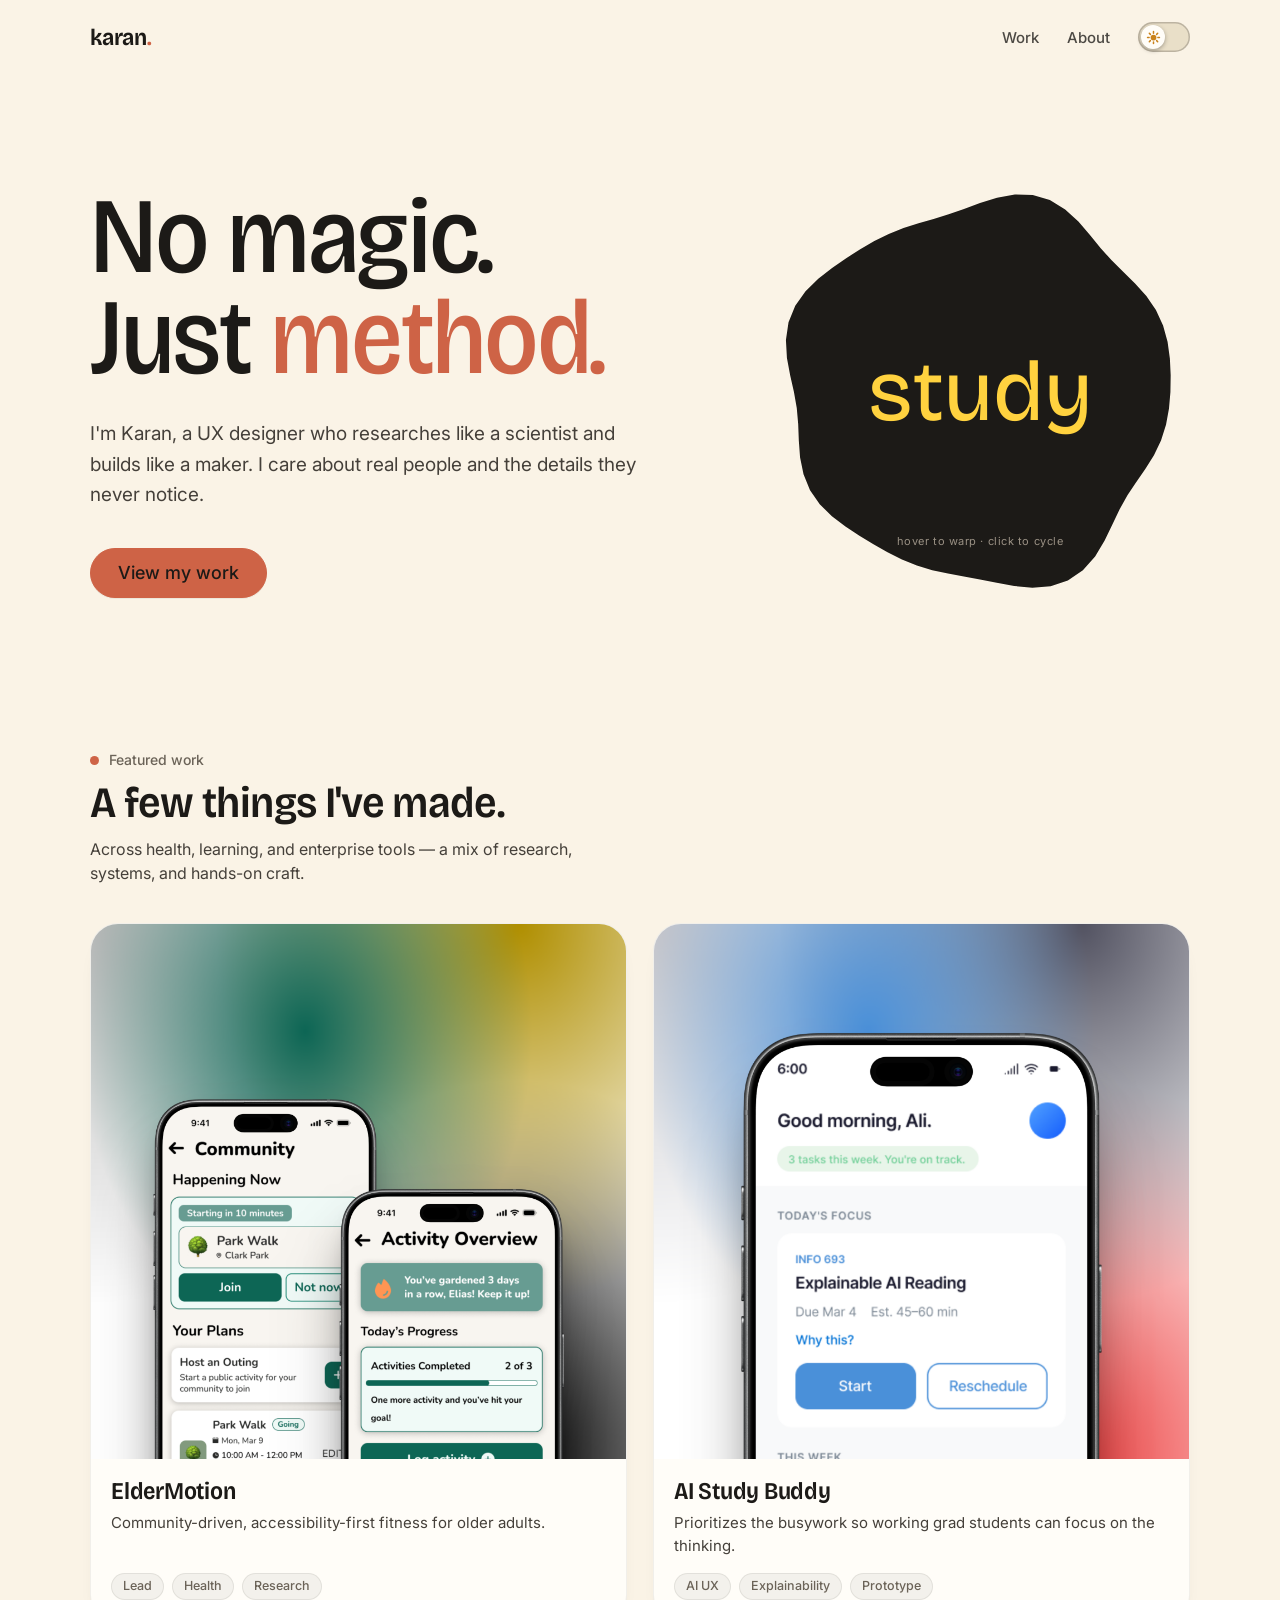
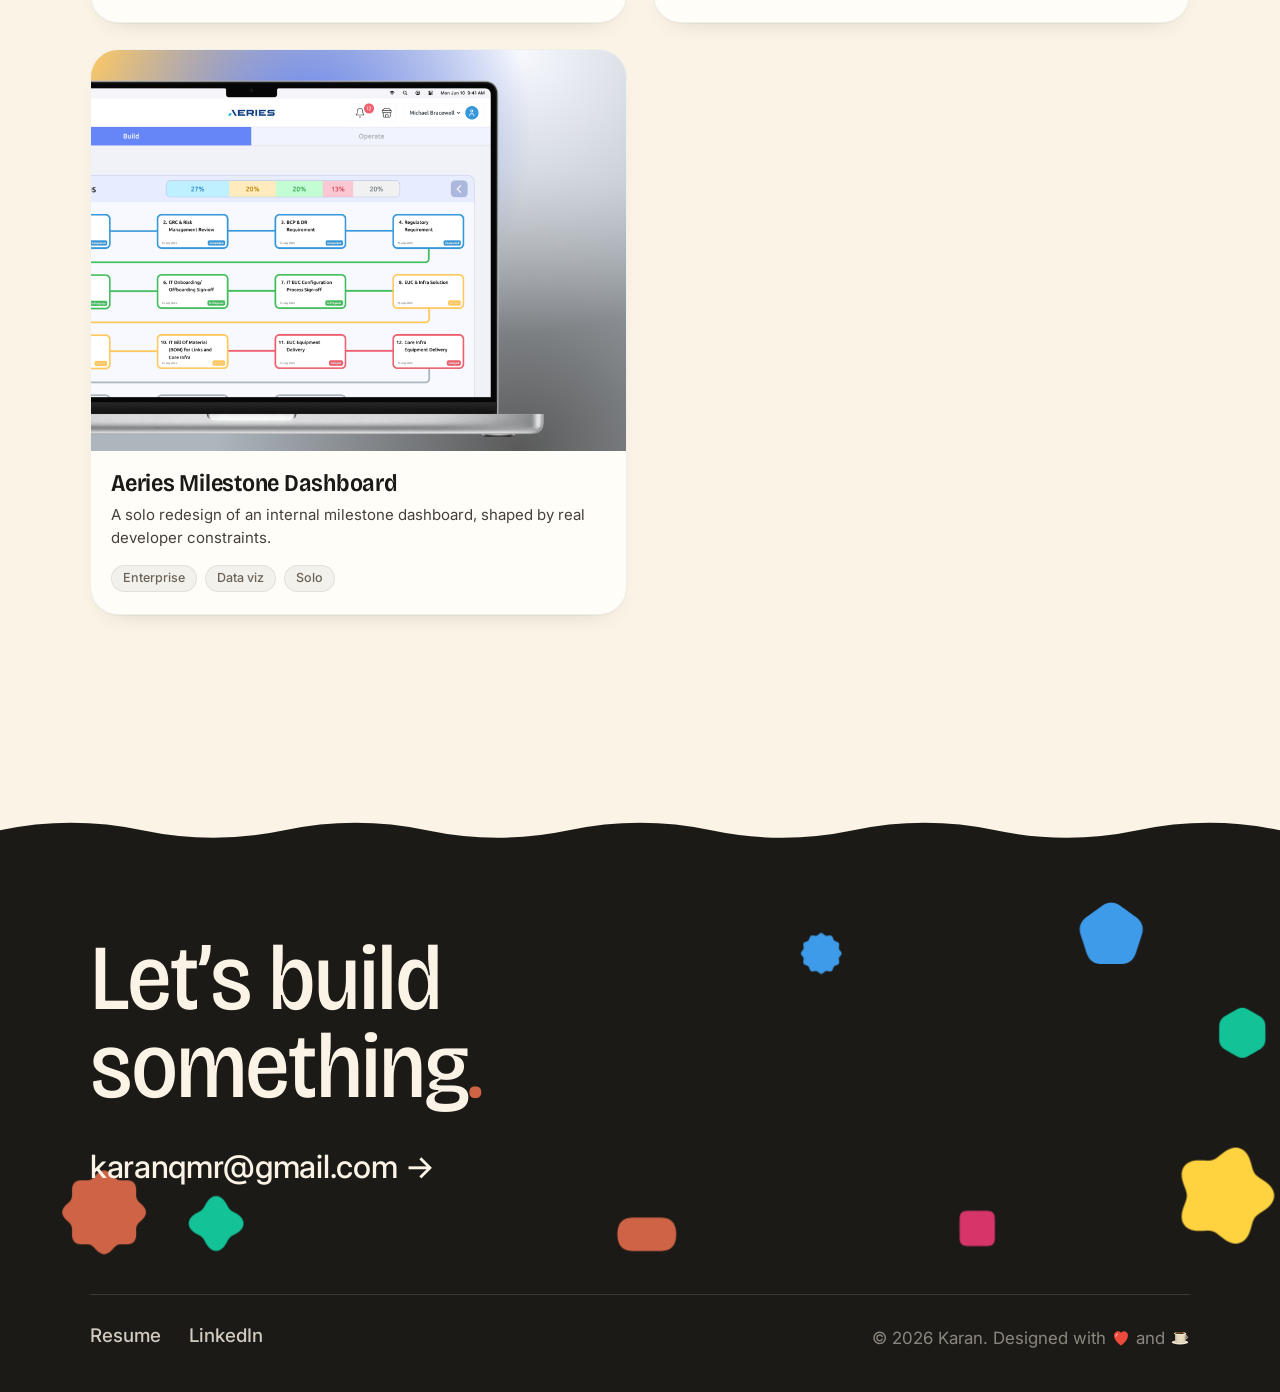
==== commit 99d359f1: "Phase 1: Aeries identity, button label contrast, remove shipped claims - Rename Aeries HR Dashboard " ====
--- a/index.html
+++ b/index.html
@@ -13,7 +13,7 @@
 <link rel="preconnect" href="https://fonts.googleapis.com">
 <link rel="preconnect" href="https://fonts.gstatic.com" crossorigin>
 <link href="https://fonts.googleapis.com/css2?family=Bricolage+Grotesque:opsz,wdth,wght@12..96,75..100,200..800&family=Inter:wght@400;500&display=swap" rel="stylesheet">
-<link rel="stylesheet" href="css/style.css?v=26">
+<link rel="stylesheet" href="css/style.css?v=27">
 <link rel="icon" type="image/svg+xml" href="assets/favicon-orange.svg">
 <link rel="alternate icon" href="assets/favicon-orange.png">
 <link rel="apple-touch-icon" href="assets/apple-touch-icon.png">
@@ -94,13 +94,14 @@
         </div>
       </a>
 
-      <a class="card" data-reveal data-reveal-group="cards" href="aeries-case-study.html" aria-label="Aeries HR Dashboard case study">
+      <!-- TODO(karan): D1 default applied. Confirm the "Aeries Milestone Dashboard" name and one-liner. -->
+      <a class="card" data-reveal data-reveal-group="cards" href="aeries-case-study.html" aria-label="Aeries Milestone Dashboard case study">
         <div class="card-media card-media-4-3">
           <img src="assets/AeriesMVP.png" alt="Aeries infrastructure milestone dashboard on a laptop" loading="lazy">
         </div>
         <div class="card-body">
-          <h3>Aeries HR Dashboard</h3>
-          <p>Makes headcount, hiring, and attrition legible at a glance for busy HR teams.</p>
+          <h3>Aeries Milestone Dashboard</h3>
+          <p>A solo redesign of an internal milestone dashboard, shaped by real developer constraints.</p>
           <div class="card-tags">
             <span>Enterprise</span>
             <span>Data viz</span>
--- a/css/style.css
+++ b/css/style.css
@@ -149,7 +149,7 @@
   font:500 18px/1 'Inter',sans-serif; text-decoration:none;
 }
 .btn-primary{
-  background:#ce6346; color:#ffffff; border:1.5px solid #ce6346;
+  background:#ce6346; color:#1c1a17; border:1.5px solid #ce6346;
   border-radius:26px;
   box-shadow:0 1px 0 rgba(0,0,0,0.05);
   transition:transform .4s cubic-bezier(0.34,1.56,0.64,1), border-radius .4s cubic-bezier(0.34,1.56,0.64,1), box-shadow .3s ease;
@@ -612,6 +612,8 @@
    dark ink on those fills reads at 4.5+. */
 [style*="background:#13c296"][style*="color:#ffffff"], [style*="background: rgb(19, 194, 150)"][style*="color: rgb(255, 255, 255)"]{ color:#043022 !important; }
 [style*="background:#3d9be9"][style*="color:#ffffff"], [style*="background: rgb(61, 155, 233)"][style*="color: rgb(255, 255, 255)"]{ color:#0c2b45 !important; }
+/* White on the terracotta accent fill is 3.05:1; ink reads at 4.5+. */
+[style*="background:#ce6346"][style*="color:#ffffff"], [style*="background: rgb(206, 99, 70)"][style*="color: rgb(255, 255, 255)"]{ color:#1c1a17 !important; }
 
 /* SVG attribute colors: footer waves track the page background in both themes */
 [fill="#faf3e6"]{ fill:var(--bg); }
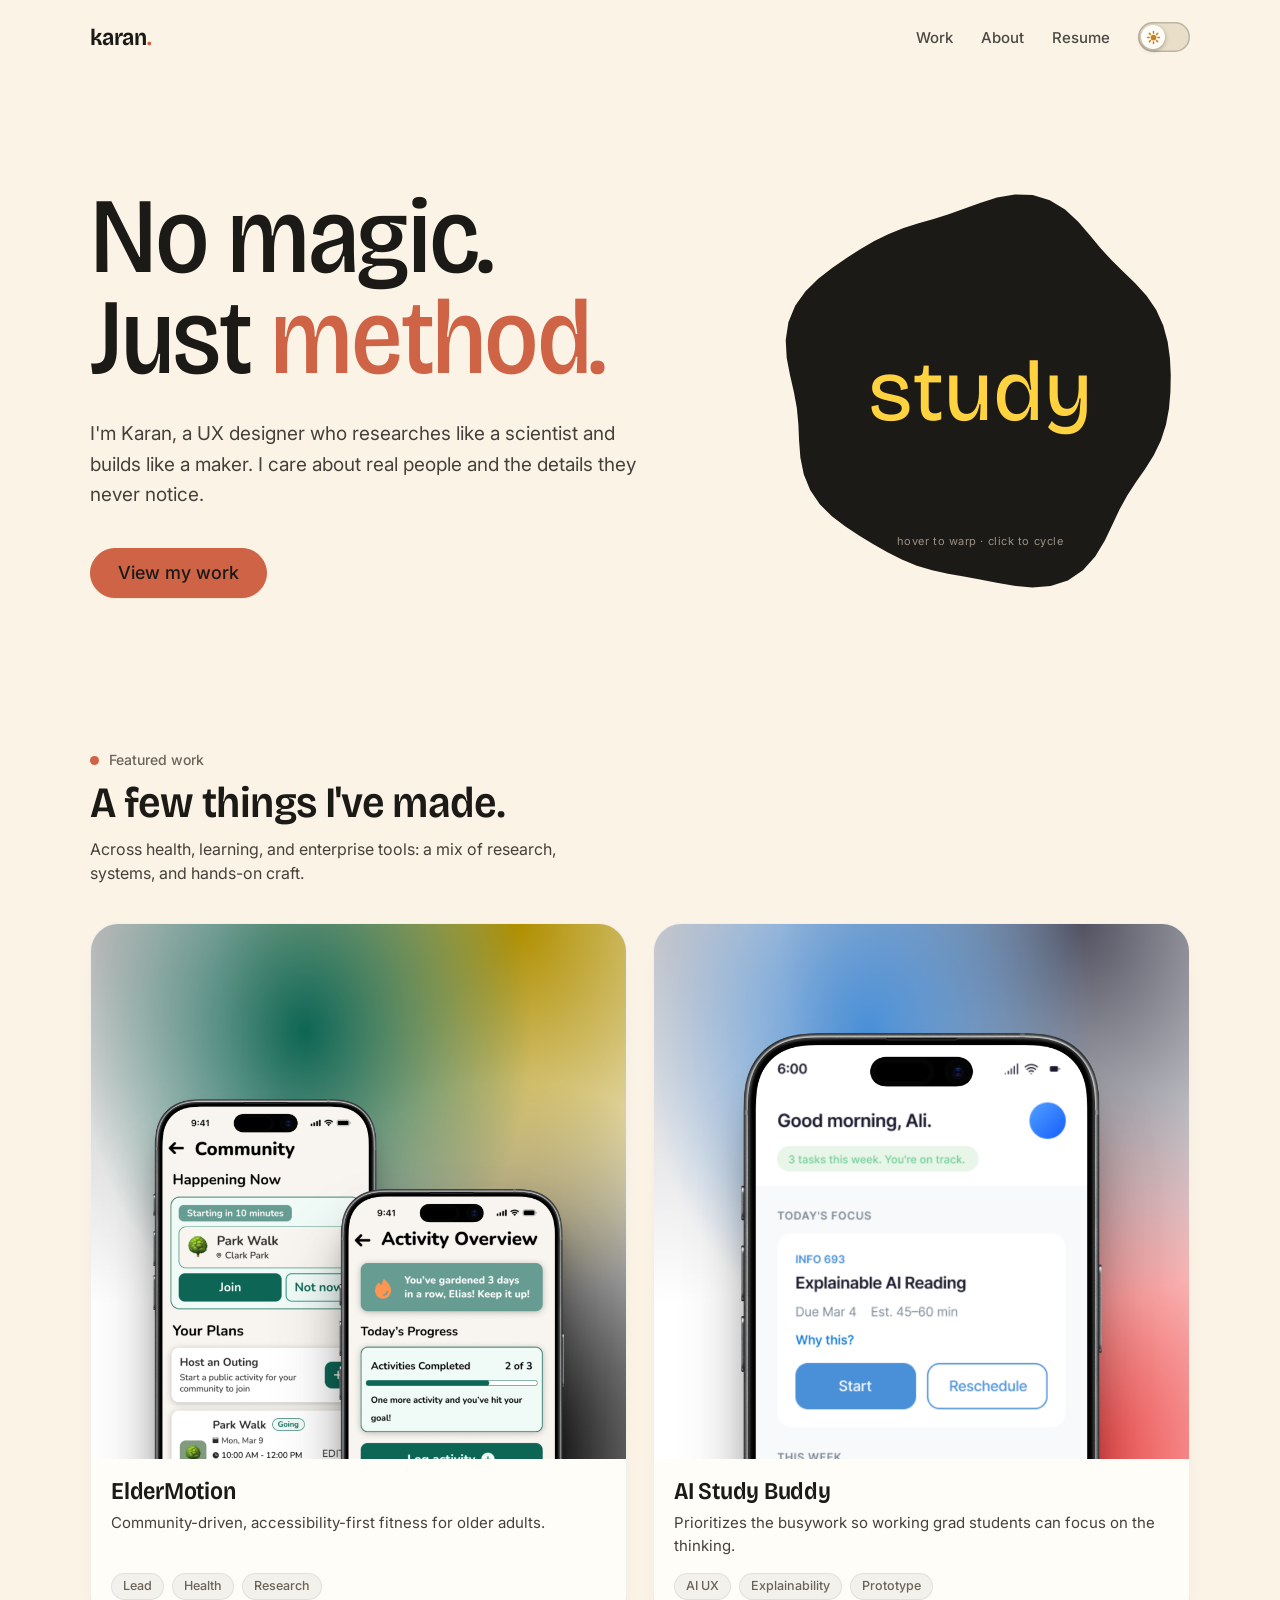
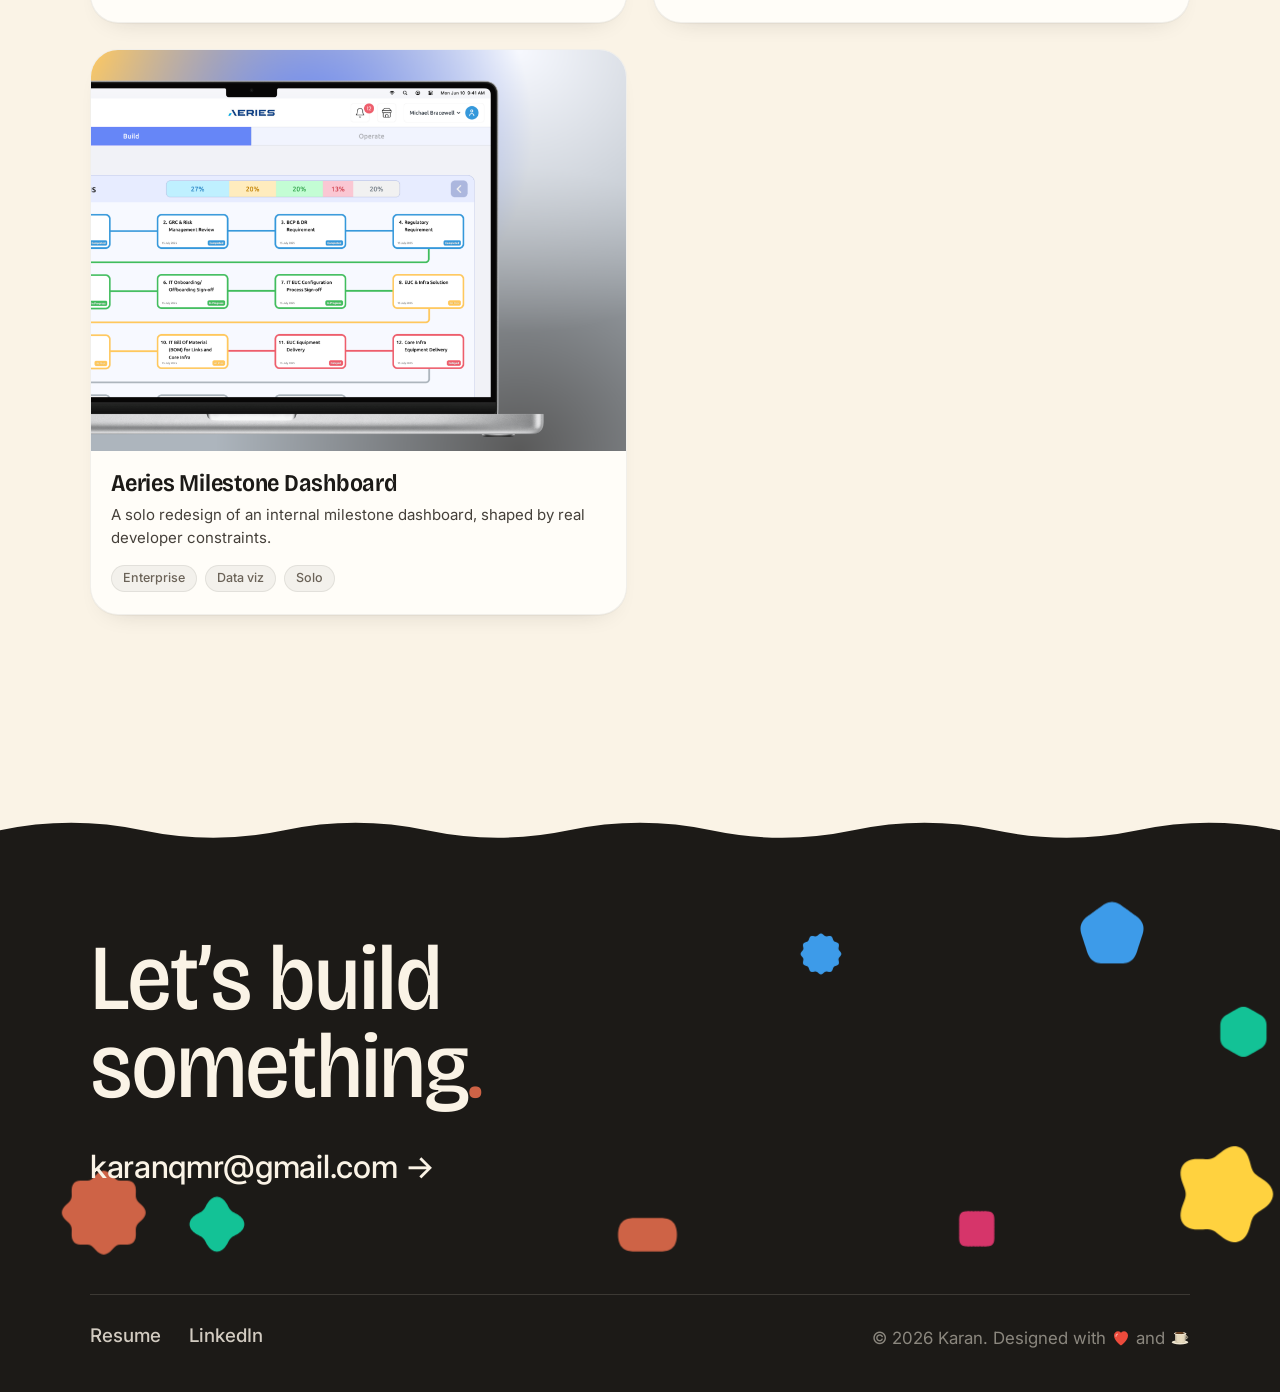
==== commit a909cf73: "Phase 2: nav resume links, em-dash removal, honest research framing, accessible lightbox - Fix stale" ====
--- a/index.html
+++ b/index.html
@@ -8,7 +8,7 @@
 <script async src="https://www.googletagmanager.com/gtag/js?id=G-MG99PZXCXY"></script>
 <script>window.dataLayer=window.dataLayer||[];function gtag(){dataLayer.push(arguments);}gtag('js',new Date());gtag('config','G-MG99PZXCXY');</script>
 <meta name="theme-color" content="#faf3e6">
-<title>Karan — UX designer</title>
+<title>Karan · UX designer</title>
 <meta name="description" content="Karan is a UX designer who researches like a scientist and builds like a maker. Case studies in health, learning, and enterprise tools.">
 <link rel="preconnect" href="https://fonts.googleapis.com">
 <link rel="preconnect" href="https://fonts.gstatic.com" crossorigin>
@@ -27,6 +27,7 @@
     <div class="nav-links">
       <a href="#work">Work</a>
       <a href="about.html">About</a>
+      <a href="https://drive.google.com/file/d/17IT0uRKgggiwDkknbSD-YRlce37ex7aA/view?usp=drivesdk" target="_blank" rel="noopener" aria-label="Resume (opens in new tab)">Resume</a>
     </div>
   </nav>
 
@@ -60,13 +61,13 @@
       <span>Featured work</span>
     </div>
     <h2 class="work-heading" data-reveal>A few things I've made.</h2>
-    <p class="work-sub" data-reveal>Across health, learning, and enterprise tools — a mix of research, systems, and hands-on craft.</p>
+    <p class="work-sub" data-reveal>Across health, learning, and enterprise tools: a mix of research, systems, and hands-on craft.</p>
 
     <div class="card-grid">
 
       <a class="card" data-reveal data-reveal-group="cards" href="eldermotion-case-study.html" aria-label="ElderMotion case study">
         <div class="card-media card-media-square">
-          <img src="assets/ElderMotionCover.png" alt="ElderMotion app — Community and Activity Overview screens" loading="lazy">
+          <img src="assets/ElderMotionCover.png" alt="ElderMotion app: the Community and Activity Overview screens, with large labeled buttons" loading="lazy">
         </div>
         <div class="card-body">
           <h3>ElderMotion</h3>
@@ -81,7 +82,7 @@
 
       <a class="card" data-reveal data-reveal-group="cards" href="ai-study-buddy-case-study.html" aria-label="AI Study Buddy case study">
         <div class="card-media card-media-square">
-          <img src="assets/HeroMVP.png" alt="AI Study Buddy app — home dashboard screen" loading="lazy">
+          <img src="assets/HeroMVP.png" alt="AI Study Buddy home dashboard showing today's focus and a ranked task list" loading="lazy">
         </div>
         <div class="card-body">
           <h3>AI Study Buddy</h3>
--- a/css/style.css
+++ b/css/style.css
@@ -109,7 +109,7 @@
 .nav-links a:hover::after, .nav-links a:focus-visible::after{
   transform:scaleX(1); transform-origin:left center;
 }
-/* current page: bold, statically underlined — no swoop re-animation on hover */
+/* current page: bold, statically underlined; no swoop re-animation on hover */
 .nav-links a[aria-current="page"]{ opacity:1; font-weight:600; }
 .nav-links a[aria-current="page"]::after{
   transform:scaleX(1); transform-origin:left center; transition:none;
@@ -515,6 +515,17 @@
 .hobby--watching .now-chip-label{ display:block; margin:0 0 8px; color:var(--ink-3); }
 .hobby--watching .fav-label{ color:#ce6346; }
 .now-updated{ margin:12px 0 0 !important; font:400 11.5px/1 'Inter',sans-serif !important; color:var(--ink-3) !important; }
+
+/* ---------- lightbox close button (overlay is inline-styled per page) ---------- */
+.lb-close{
+  position:absolute; top:18px; right:18px; z-index:2;
+  width:44px; height:44px; padding:0; border:0; border-radius:50%;
+  background:rgba(250,243,230,0.14); color:#faf3e6; cursor:pointer;
+  display:flex; align-items:center; justify-content:center;
+  transition:background .2s ease, transform .3s cubic-bezier(0.34,1.56,0.64,1);
+}
+.lb-close:hover, .lb-close:focus-visible{ background:rgba(250,243,230,0.28); transform:scale(1.08); }
+.lb-close:focus-visible{ outline:2px solid #ffd23f; outline-offset:3px; }
 
 /* ---------- wide-figure swipe affordance (case studies, mobile) ---------- */
 .hscroll-hint{ display:none; }
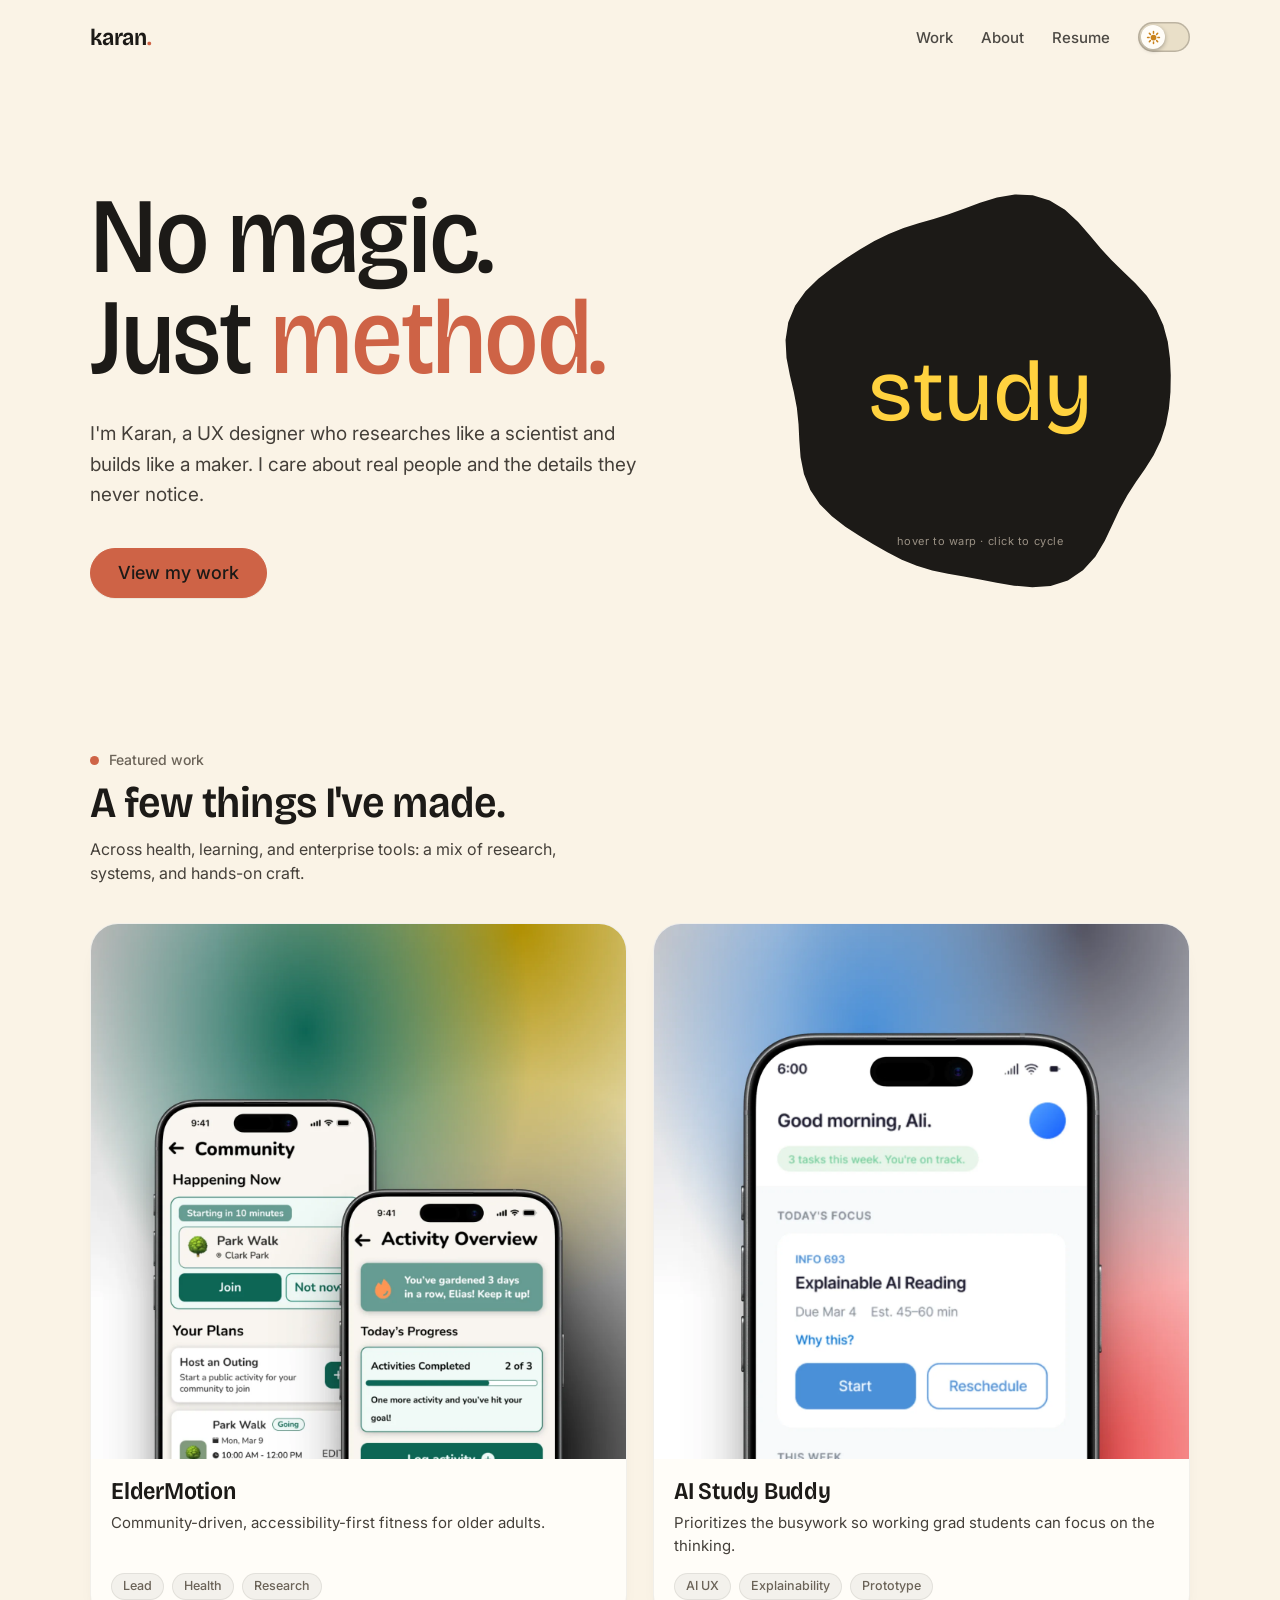
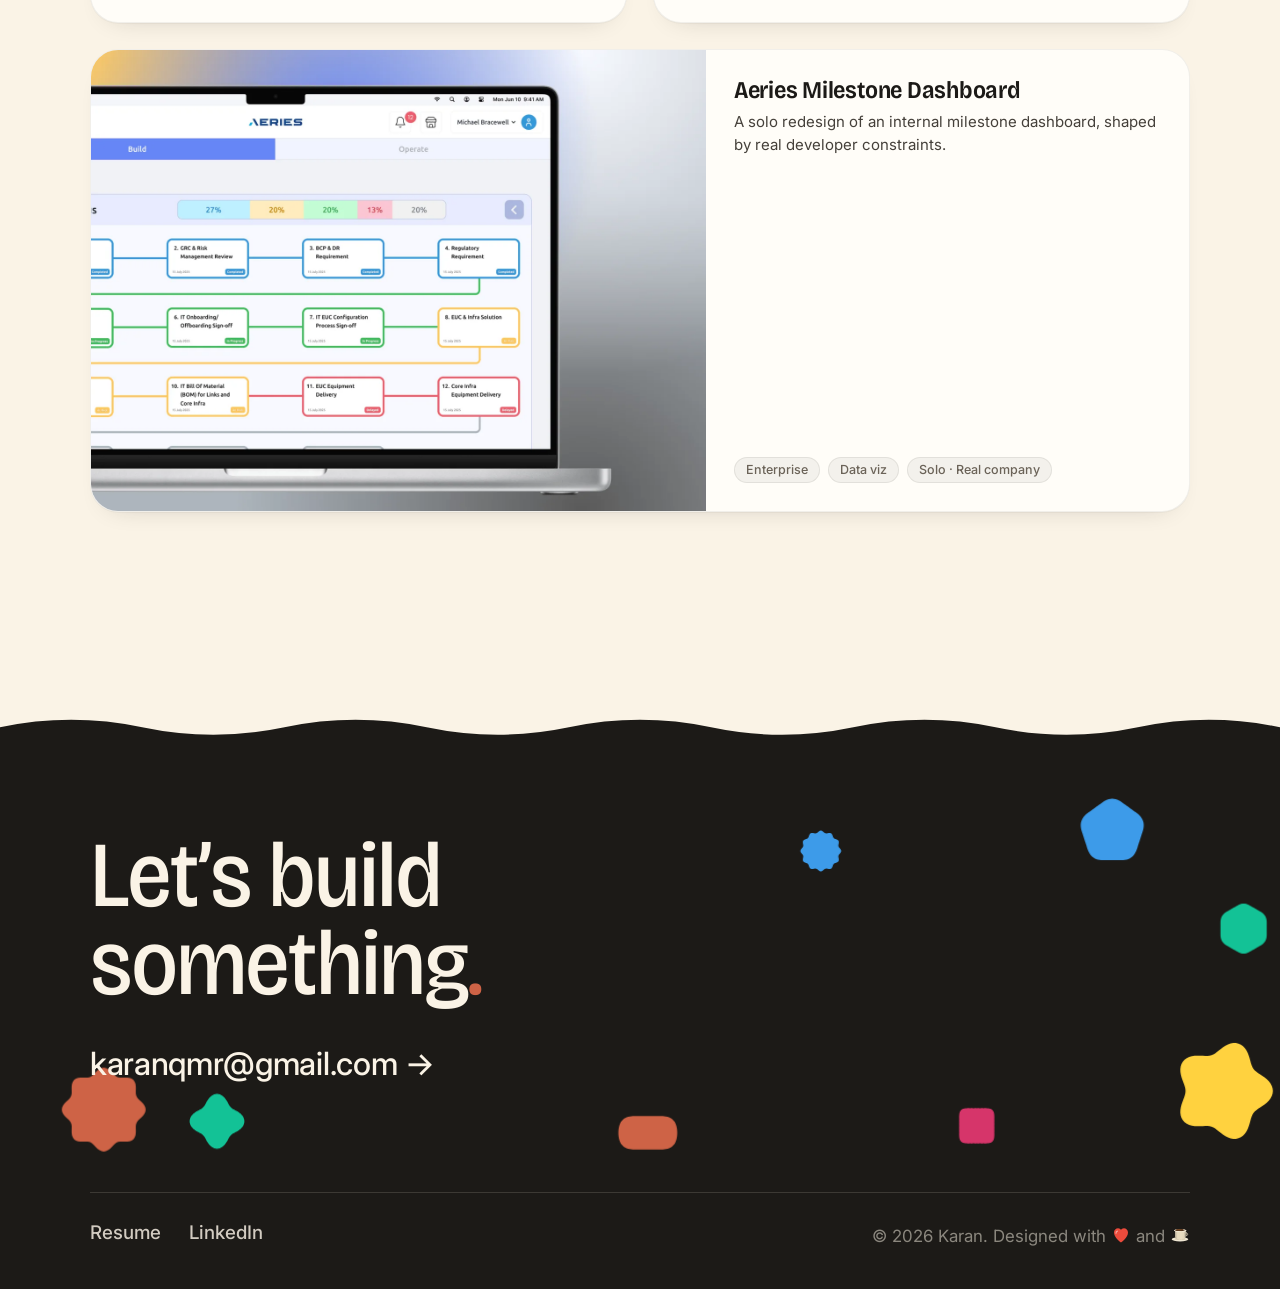
==== commit 3c623521: "Phase 3: descriptive alts, image diet, full-width Aeries card, scroll-region a11y - Every image over" ====
--- a/index.html
+++ b/index.html
@@ -67,7 +67,7 @@
 
       <a class="card" data-reveal data-reveal-group="cards" href="eldermotion-case-study.html" aria-label="ElderMotion case study">
         <div class="card-media card-media-square">
-          <img src="assets/ElderMotionCover.png" alt="ElderMotion app: the Community and Activity Overview screens, with large labeled buttons" loading="lazy">
+          <img src="assets/slots/em-cover.webp" alt="ElderMotion app: the Community and Activity Overview screens, with large labeled buttons" width="1400" height="1400" loading="lazy">
         </div>
         <div class="card-body">
           <h3>ElderMotion</h3>
@@ -82,7 +82,7 @@
 
       <a class="card" data-reveal data-reveal-group="cards" href="ai-study-buddy-case-study.html" aria-label="AI Study Buddy case study">
         <div class="card-media card-media-square">
-          <img src="assets/HeroMVP.png" alt="AI Study Buddy home dashboard showing today's focus and a ranked task list" loading="lazy">
+          <img src="assets/slots/sb-cover.webp" alt="AI Study Buddy home dashboard showing today's focus and a ranked task list" width="1400" height="1400" loading="lazy">
         </div>
         <div class="card-body">
           <h3>AI Study Buddy</h3>
@@ -96,9 +96,10 @@
       </a>
 
       <!-- TODO(karan): D1 default applied. Confirm the "Aeries Milestone Dashboard" name and one-liner. -->
-      <a class="card" data-reveal data-reveal-group="cards" href="aeries-case-study.html" aria-label="Aeries Milestone Dashboard case study">
+      <!-- TODO(karan): D3 default (b) applied. The third card is full-width with a "Solo · Real company" chip. -->
+      <a class="card card--wide" data-reveal data-reveal-group="cards" href="aeries-case-study.html" aria-label="Aeries Milestone Dashboard case study">
         <div class="card-media card-media-4-3">
-          <img src="assets/AeriesMVP.png" alt="Aeries infrastructure milestone dashboard on a laptop" loading="lazy">
+          <img src="assets/slots/ae-card.webp" alt="Aeries infrastructure milestone dashboard on a laptop" width="1400" height="1050" loading="lazy">
         </div>
         <div class="card-body">
           <h3>Aeries Milestone Dashboard</h3>
@@ -106,7 +107,7 @@
           <div class="card-tags">
             <span>Enterprise</span>
             <span>Data viz</span>
-            <span>Solo</span>
+            <span>Solo · Real company</span>
           </div>
         </div>
       </a>
--- a/css/style.css
+++ b/css/style.css
@@ -224,6 +224,15 @@
   box-shadow:0 24px 46px -24px rgba(28,26,23,0.42);
 }
 .card:focus-visible{ outline:2px solid #ce6346; outline-offset:3px; }
+
+/* Third project spans the full row (no orphaned half-width card) and lays out
+   horizontally where there is room, using only existing card pieces. */
+.card--wide{ grid-column:1 / -1; }
+@media (min-width:840px){
+  .card--wide{ flex-direction:row; align-items:stretch; }
+  .card--wide .card-media{ flex:0 0 56%; aspect-ratio:auto; }
+  .card--wide .card-body{ flex:1 1 auto; justify-content:center; padding:28px; }
+}
 
 .card-media{ overflow:hidden; }
 .card-media-square{ aspect-ratio:1/1; }
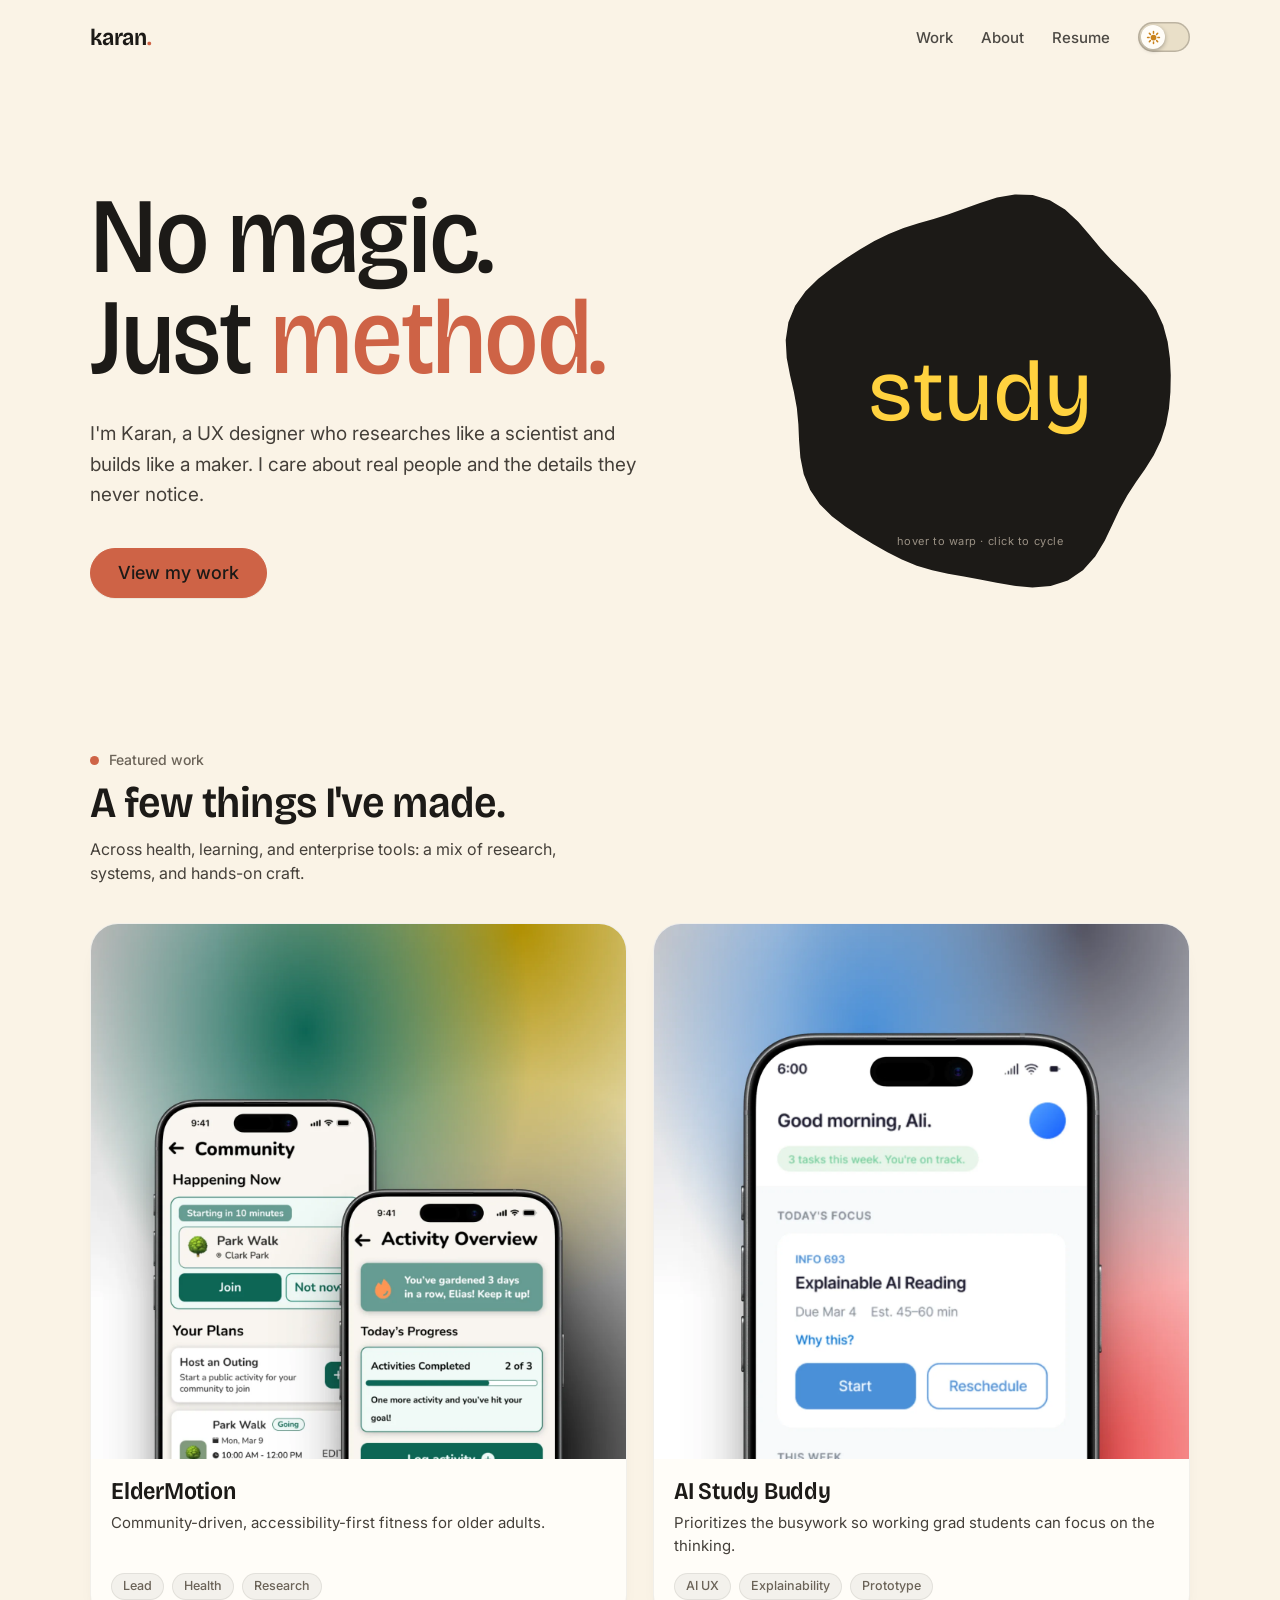
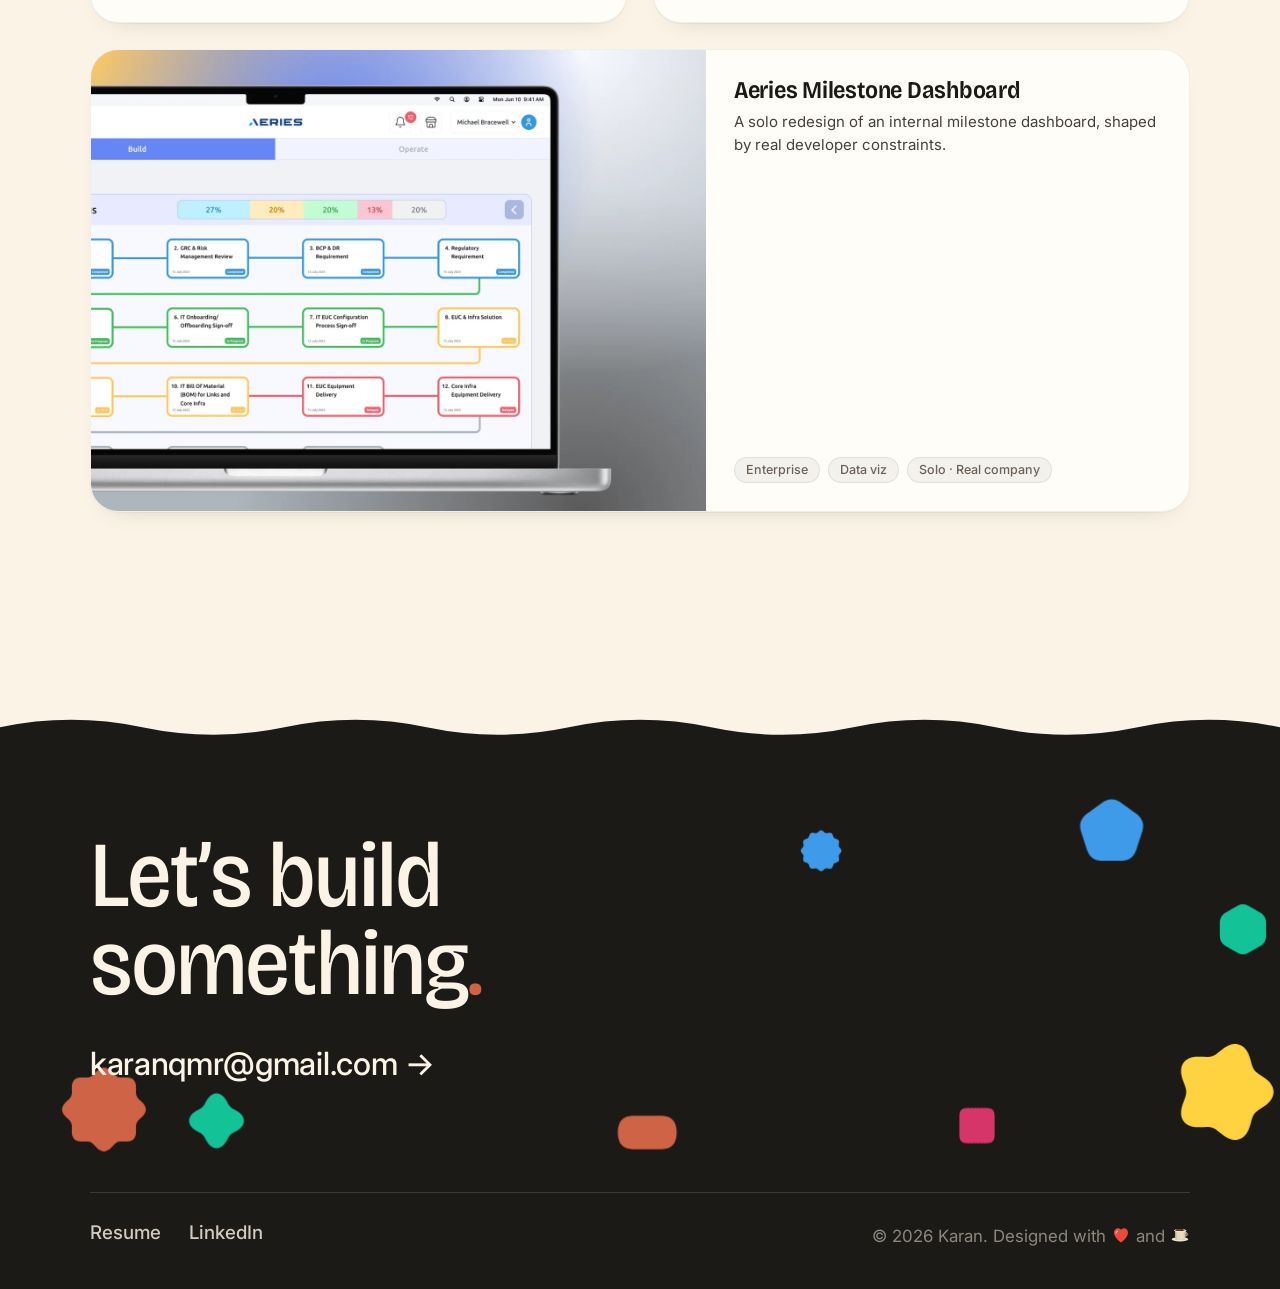
==== commit 89f1df67: "Phase 4: skip-to-content links and a content lint in CI - Every page gets a "Skip to content" link, " ====
--- a/index.html
+++ b/index.html
@@ -22,6 +22,8 @@
 
 <div class="page">
 
+  <a class="skip-link" href="#main-content">Skip to content</a>
+
   <nav class="nav" data-load data-load-delay="0">
     <a href="#" class="wordmark" aria-label="karan, home">karan<span class="accent">.</span></a>
     <div class="nav-links">
@@ -31,7 +33,7 @@
     </div>
   </nav>
 
-  <section class="hero">
+  <section class="hero" id="main-content" tabindex="-1">
     <div class="hero-inner">
       <div class="hero-copy">
         <h1 id="hero-heading" class="warp-heading" data-warp="480,90,50,820,100,82" data-load data-load-delay="0" aria-label="No magic. Just method.">
--- a/css/style.css
+++ b/css/style.css
@@ -80,6 +80,18 @@
 }
 
 :focus-visible{ outline:2px solid #ce6346; outline-offset:3px; }
+
+/* ---------- skip link: hidden until keyboard focus ---------- */
+.skip-link{
+  position:fixed; left:16px; top:16px; z-index:300;
+  padding:12px 20px; border-radius:12px;
+  background:#1c1a17; color:#faf3e6; font:600 14px/1 'Inter',sans-serif;
+  text-decoration:none;
+  transform:translateY(-200%); opacity:0; pointer-events:none;
+  transition:transform .2s ease, opacity .2s ease;
+}
+.skip-link:focus{ transform:none; opacity:1; pointer-events:auto; outline:2px solid #ffd23f; outline-offset:3px; }
+html[data-theme="dark"] .skip-link{ background:#f0e9dc; color:#1c1a17; }
 
 /* ---------- nav ---------- */
 .nav{
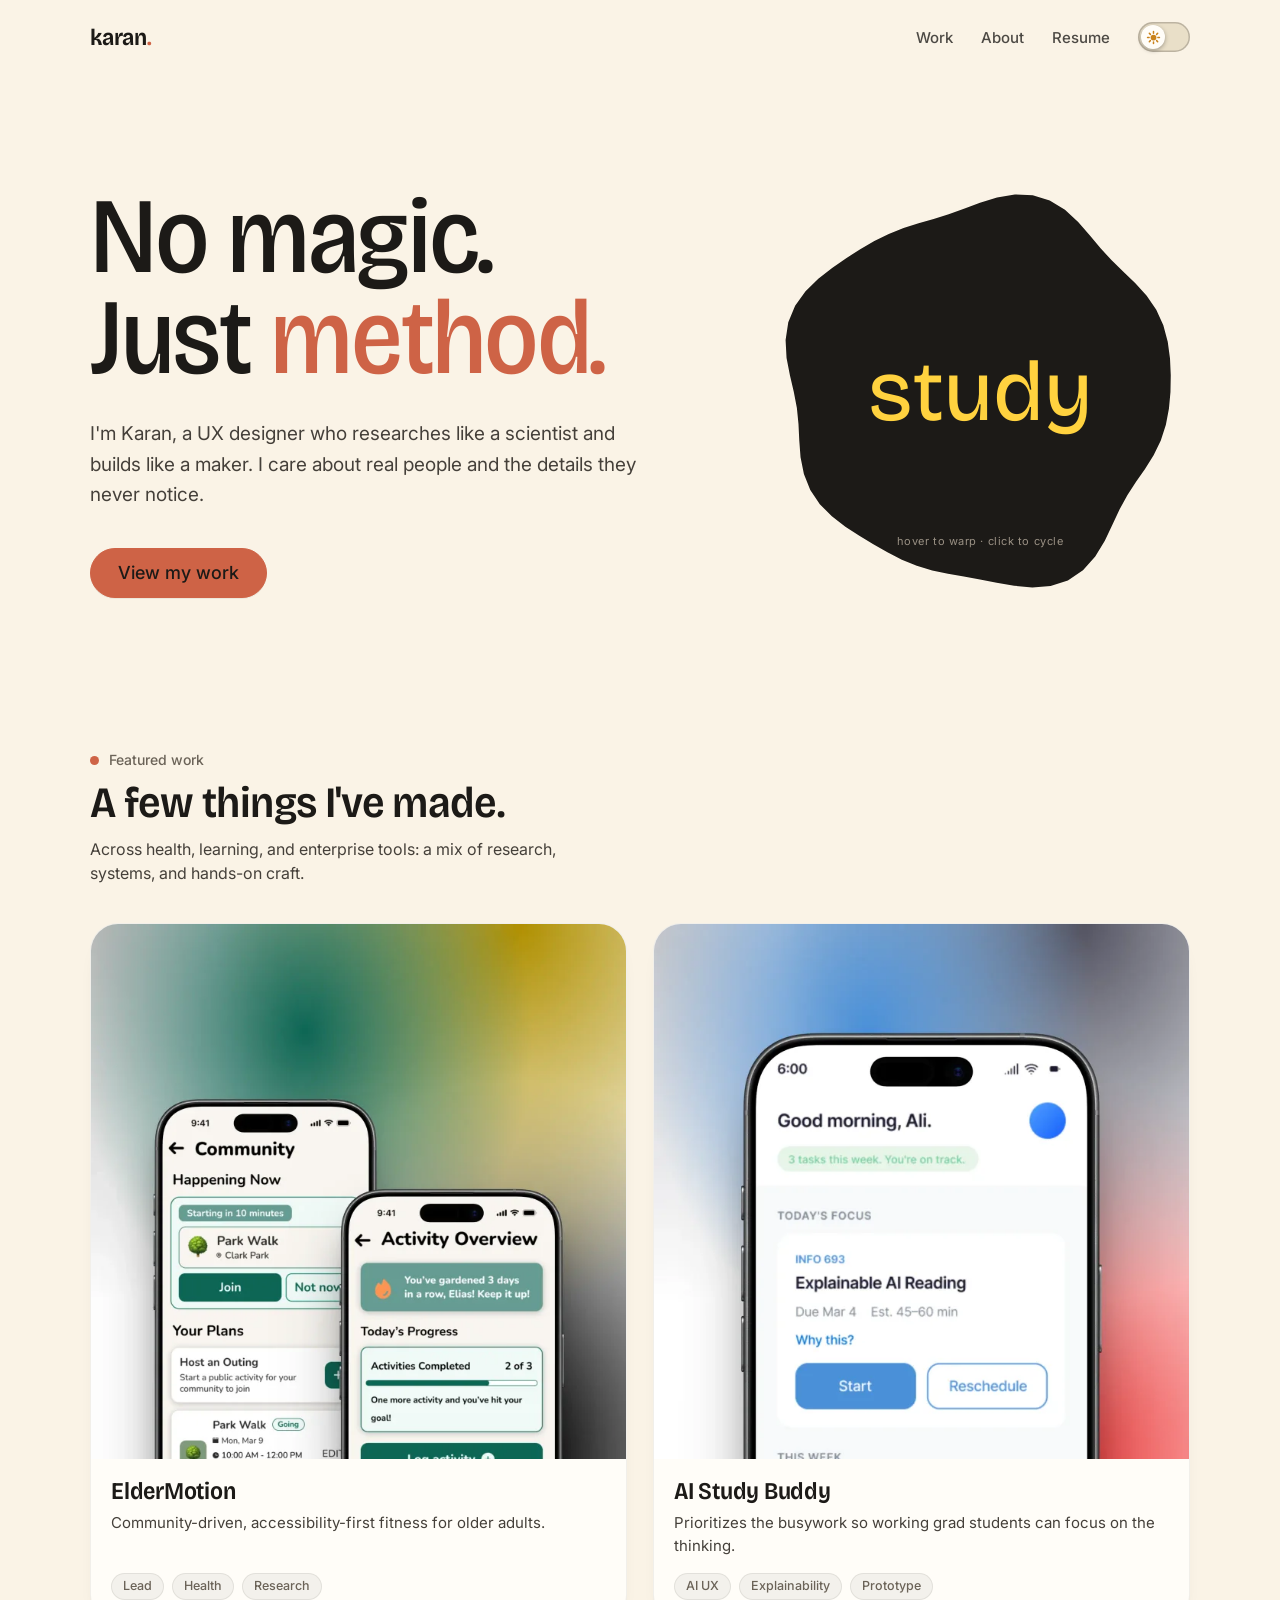
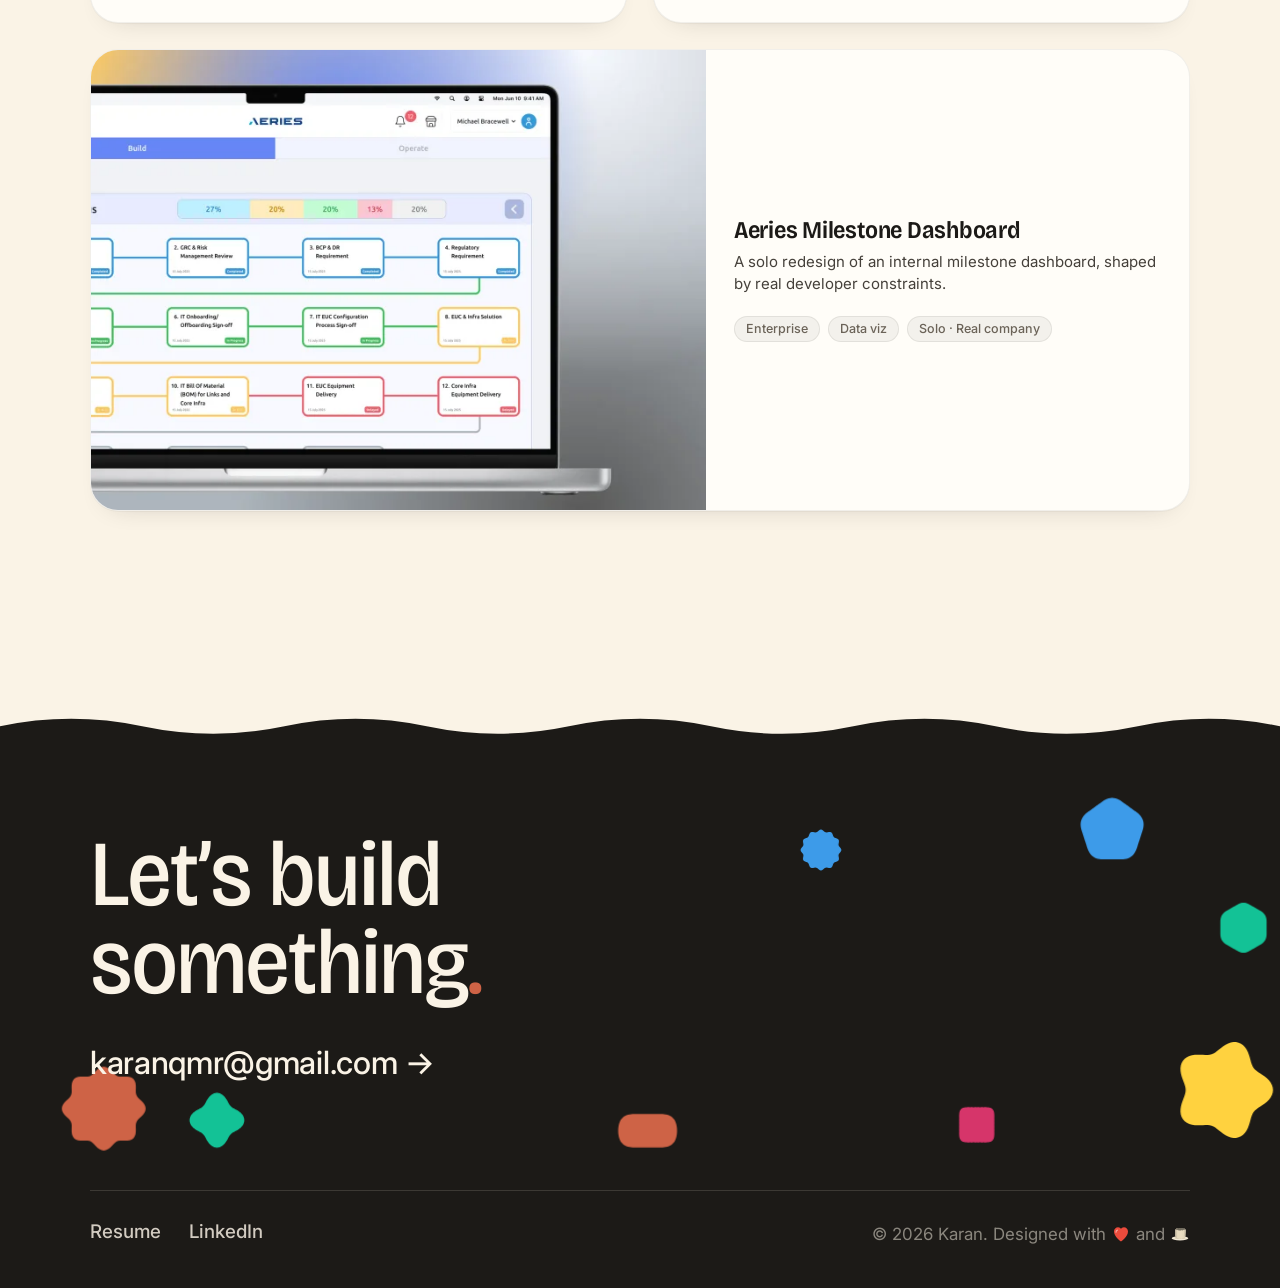
==== commit 115b6c58: "Fix images rendering at intrinsic pixel height; size assets per breakpoint - Root cause: the width/h" ====
--- a/index.html
+++ b/index.html
@@ -13,7 +13,7 @@
 <link rel="preconnect" href="https://fonts.googleapis.com">
 <link rel="preconnect" href="https://fonts.gstatic.com" crossorigin>
 <link href="https://fonts.googleapis.com/css2?family=Bricolage+Grotesque:opsz,wdth,wght@12..96,75..100,200..800&family=Inter:wght@400;500&display=swap" rel="stylesheet">
-<link rel="stylesheet" href="css/style.css?v=27">
+<link rel="stylesheet" href="css/style.css?v=28">
 <link rel="icon" type="image/svg+xml" href="assets/favicon-orange.svg">
 <link rel="alternate icon" href="assets/favicon-orange.png">
 <link rel="apple-touch-icon" href="assets/apple-touch-icon.png">
@@ -69,7 +69,7 @@
 
       <a class="card" data-reveal data-reveal-group="cards" href="eldermotion-case-study.html" aria-label="ElderMotion case study">
         <div class="card-media card-media-square">
-          <img src="assets/slots/em-cover.webp" alt="ElderMotion app: the Community and Activity Overview screens, with large labeled buttons" width="1400" height="1400" loading="lazy">
+          <img src="assets/slots/em-cover.webp" srcset="assets/slots/em-cover-700.webp 700w, assets/slots/em-cover.webp 1400w" sizes="(max-width: 840px) calc(100vw - 40px), 536px" alt="ElderMotion app: the Community and Activity Overview screens, with large labeled buttons" width="1400" height="1400" loading="lazy">
         </div>
         <div class="card-body">
           <h3>ElderMotion</h3>
@@ -84,7 +84,7 @@
 
       <a class="card" data-reveal data-reveal-group="cards" href="ai-study-buddy-case-study.html" aria-label="AI Study Buddy case study">
         <div class="card-media card-media-square">
-          <img src="assets/slots/sb-cover.webp" alt="AI Study Buddy home dashboard showing today's focus and a ranked task list" width="1400" height="1400" loading="lazy">
+          <img src="assets/slots/sb-cover.webp" srcset="assets/slots/sb-cover-700.webp 700w, assets/slots/sb-cover.webp 1400w" sizes="(max-width: 840px) calc(100vw - 40px), 536px" alt="AI Study Buddy home dashboard showing today's focus and a ranked task list" width="1400" height="1400" loading="lazy">
         </div>
         <div class="card-body">
           <h3>AI Study Buddy</h3>
@@ -101,7 +101,7 @@
       <!-- TODO(karan): D3 default (b) applied. The third card is full-width with a "Solo · Real company" chip. -->
       <a class="card card--wide" data-reveal data-reveal-group="cards" href="aeries-case-study.html" aria-label="Aeries Milestone Dashboard case study">
         <div class="card-media card-media-4-3">
-          <img src="assets/slots/ae-card.webp" alt="Aeries infrastructure milestone dashboard on a laptop" width="1400" height="1050" loading="lazy">
+          <img src="assets/slots/ae-card.webp" srcset="assets/slots/ae-card-700.webp 700w, assets/slots/ae-card.webp 1400w" sizes="(max-width: 840px) calc(100vw - 40px), 616px" alt="Aeries infrastructure milestone dashboard on a laptop" width="1400" height="1050" loading="lazy">
         </div>
         <div class="card-body">
           <h3>Aeries Milestone Dashboard</h3>
--- a/css/style.css
+++ b/css/style.css
@@ -1,5 +1,8 @@
 /* ---------- reset & base ---------- */
 *{ box-sizing:border-box; }
+/* Images carry width/height attributes for layout stability; without this the
+   height attribute would beat inline aspect-ratio and render at intrinsic pixels. */
+img{ height:auto; }
 
 /* ---------- theme tokens ---------- */
 :root{
@@ -244,6 +247,8 @@
   .card--wide{ flex-direction:row; align-items:stretch; }
   .card--wide .card-media{ flex:0 0 56%; aspect-ratio:auto; }
   .card--wide .card-body{ flex:1 1 auto; justify-content:center; padding:28px; }
+  .card--wide .card-tags{ margin-top:4px; }
+  .card--wide .card-media{ max-height:460px; }
 }
 
 .card-media{ overflow:hidden; }
